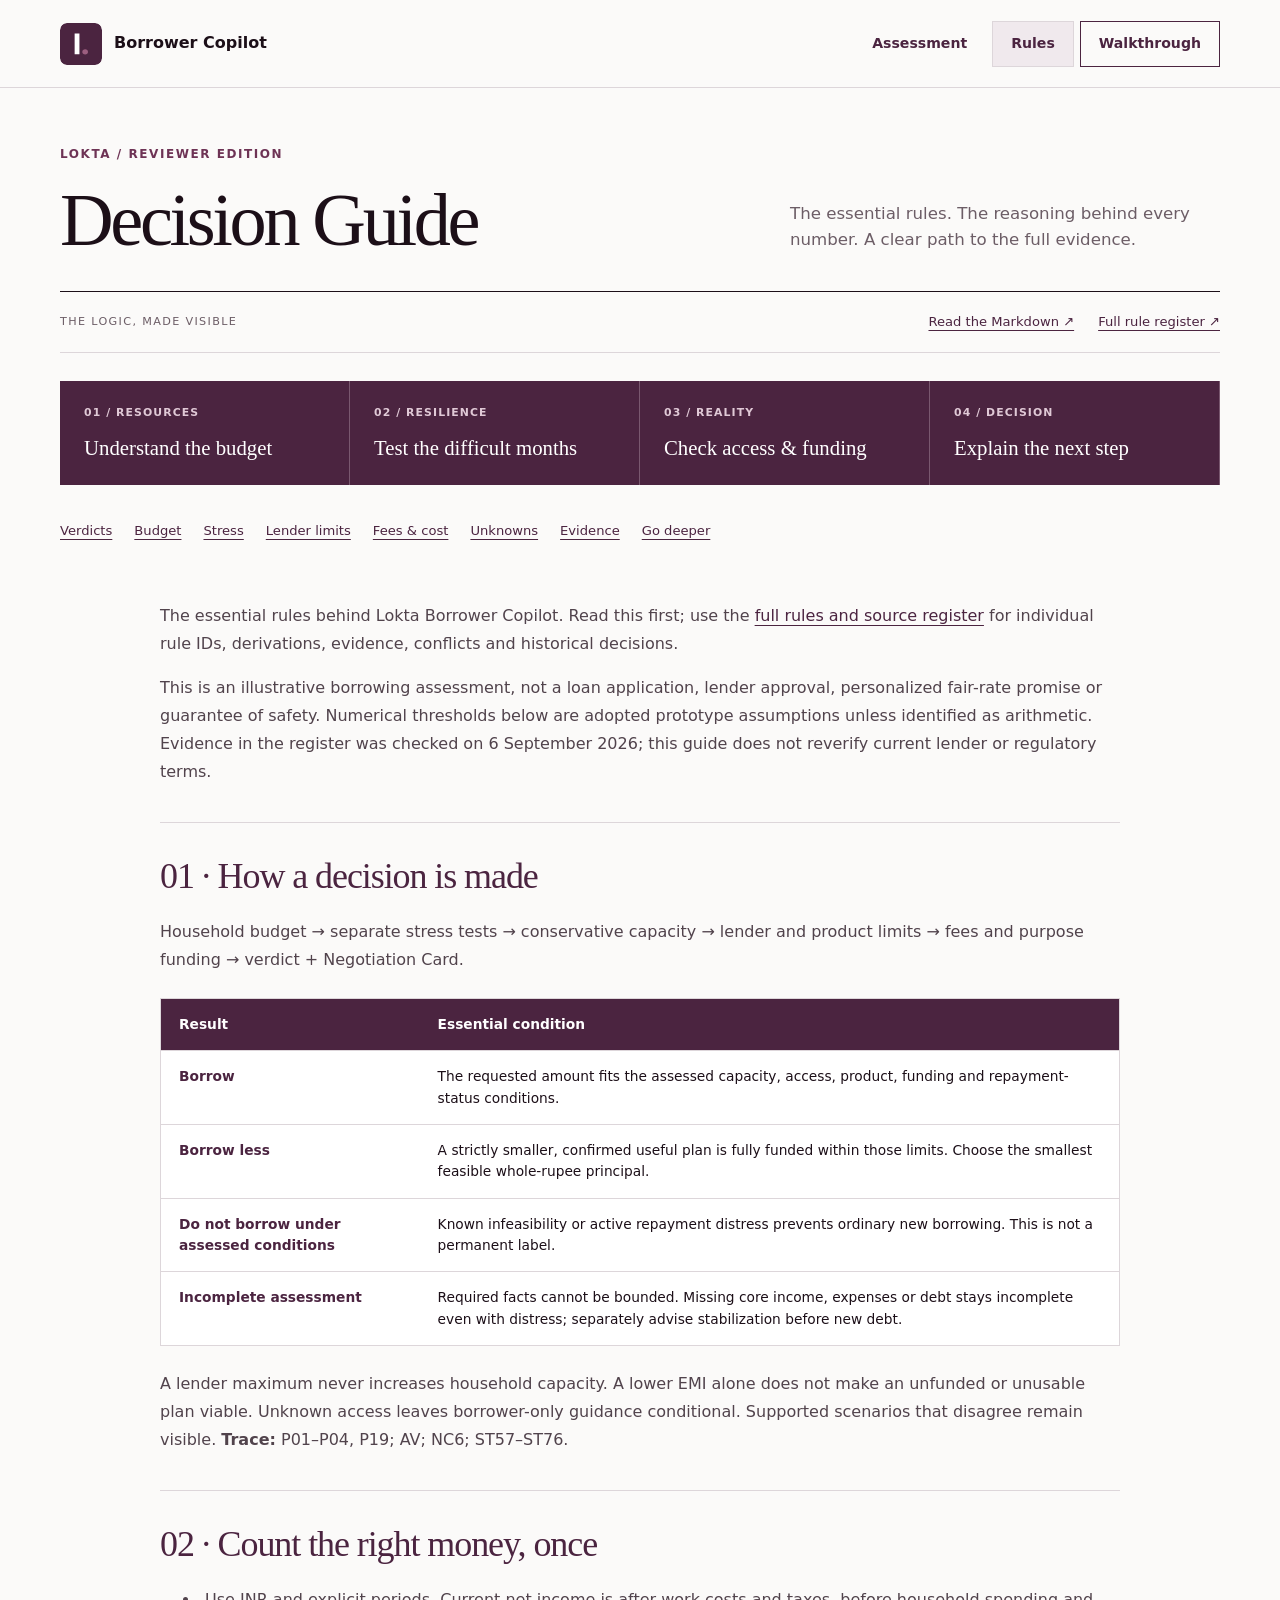
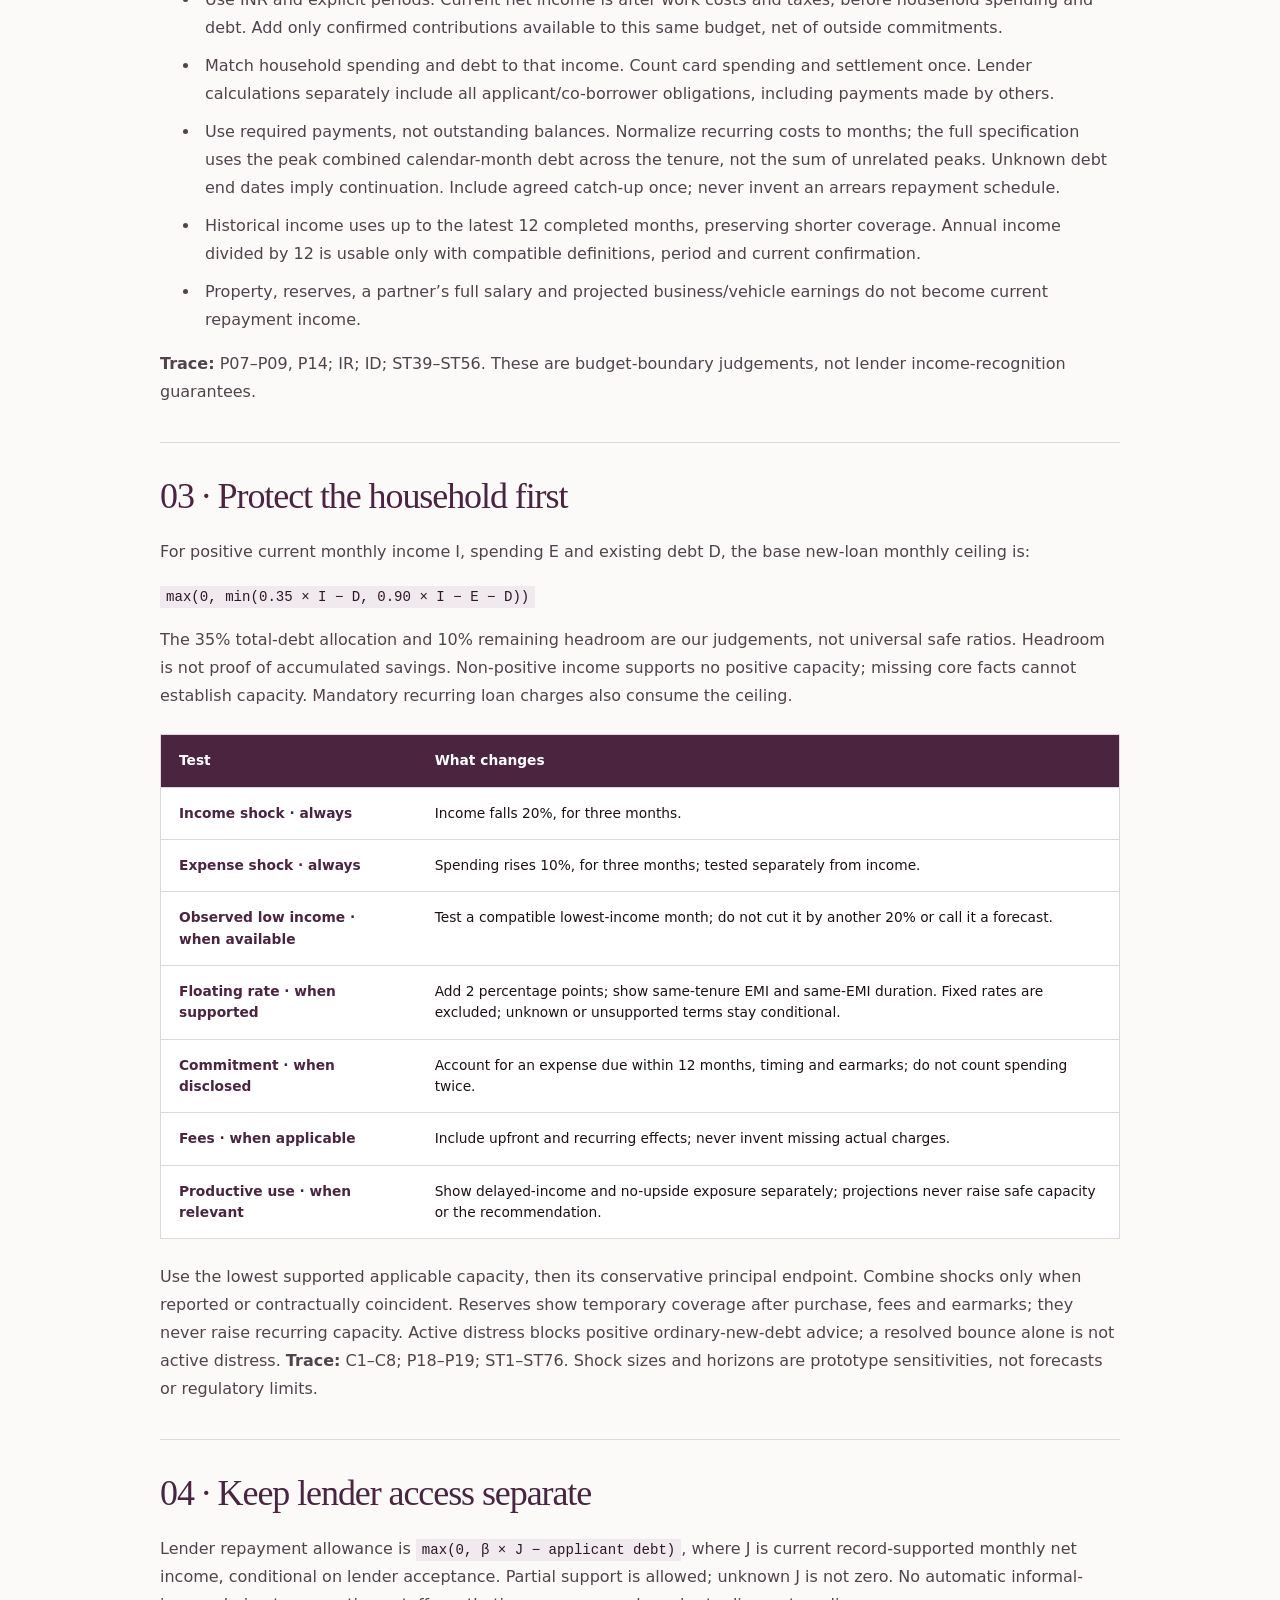
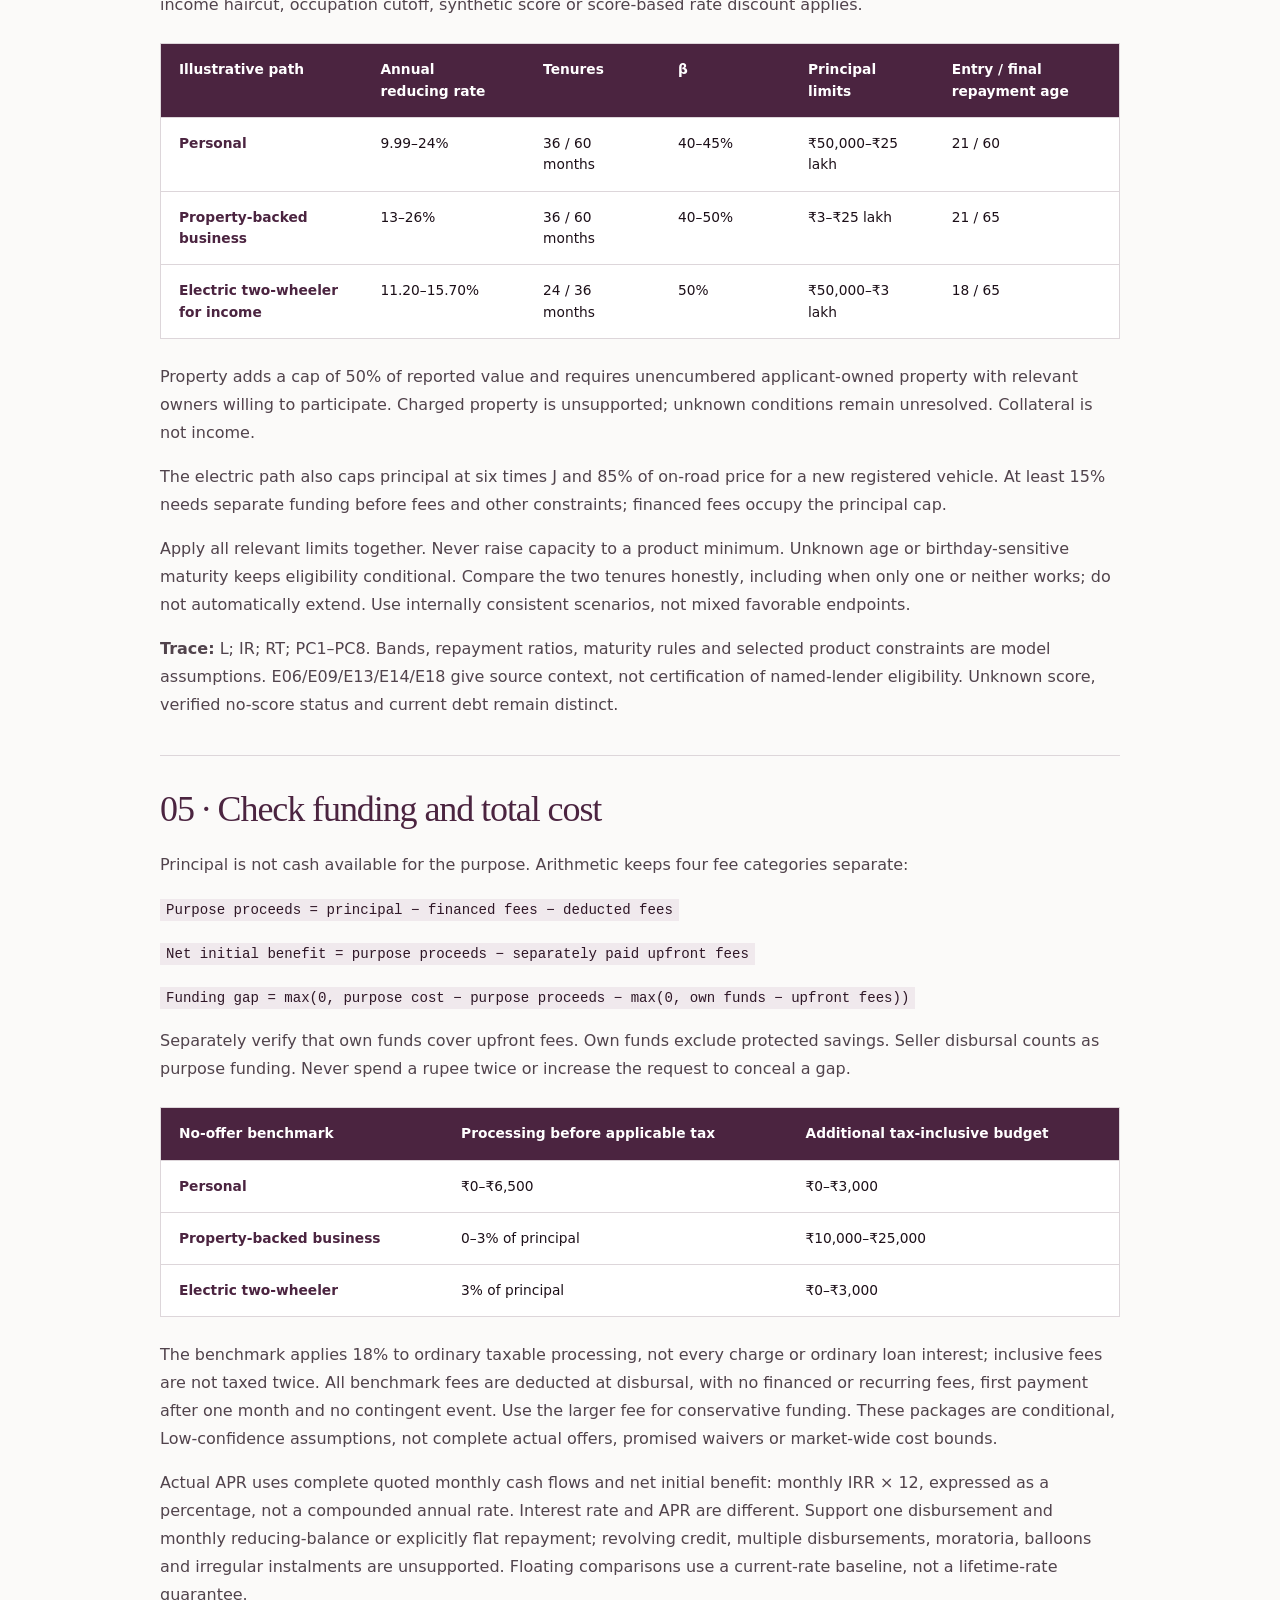
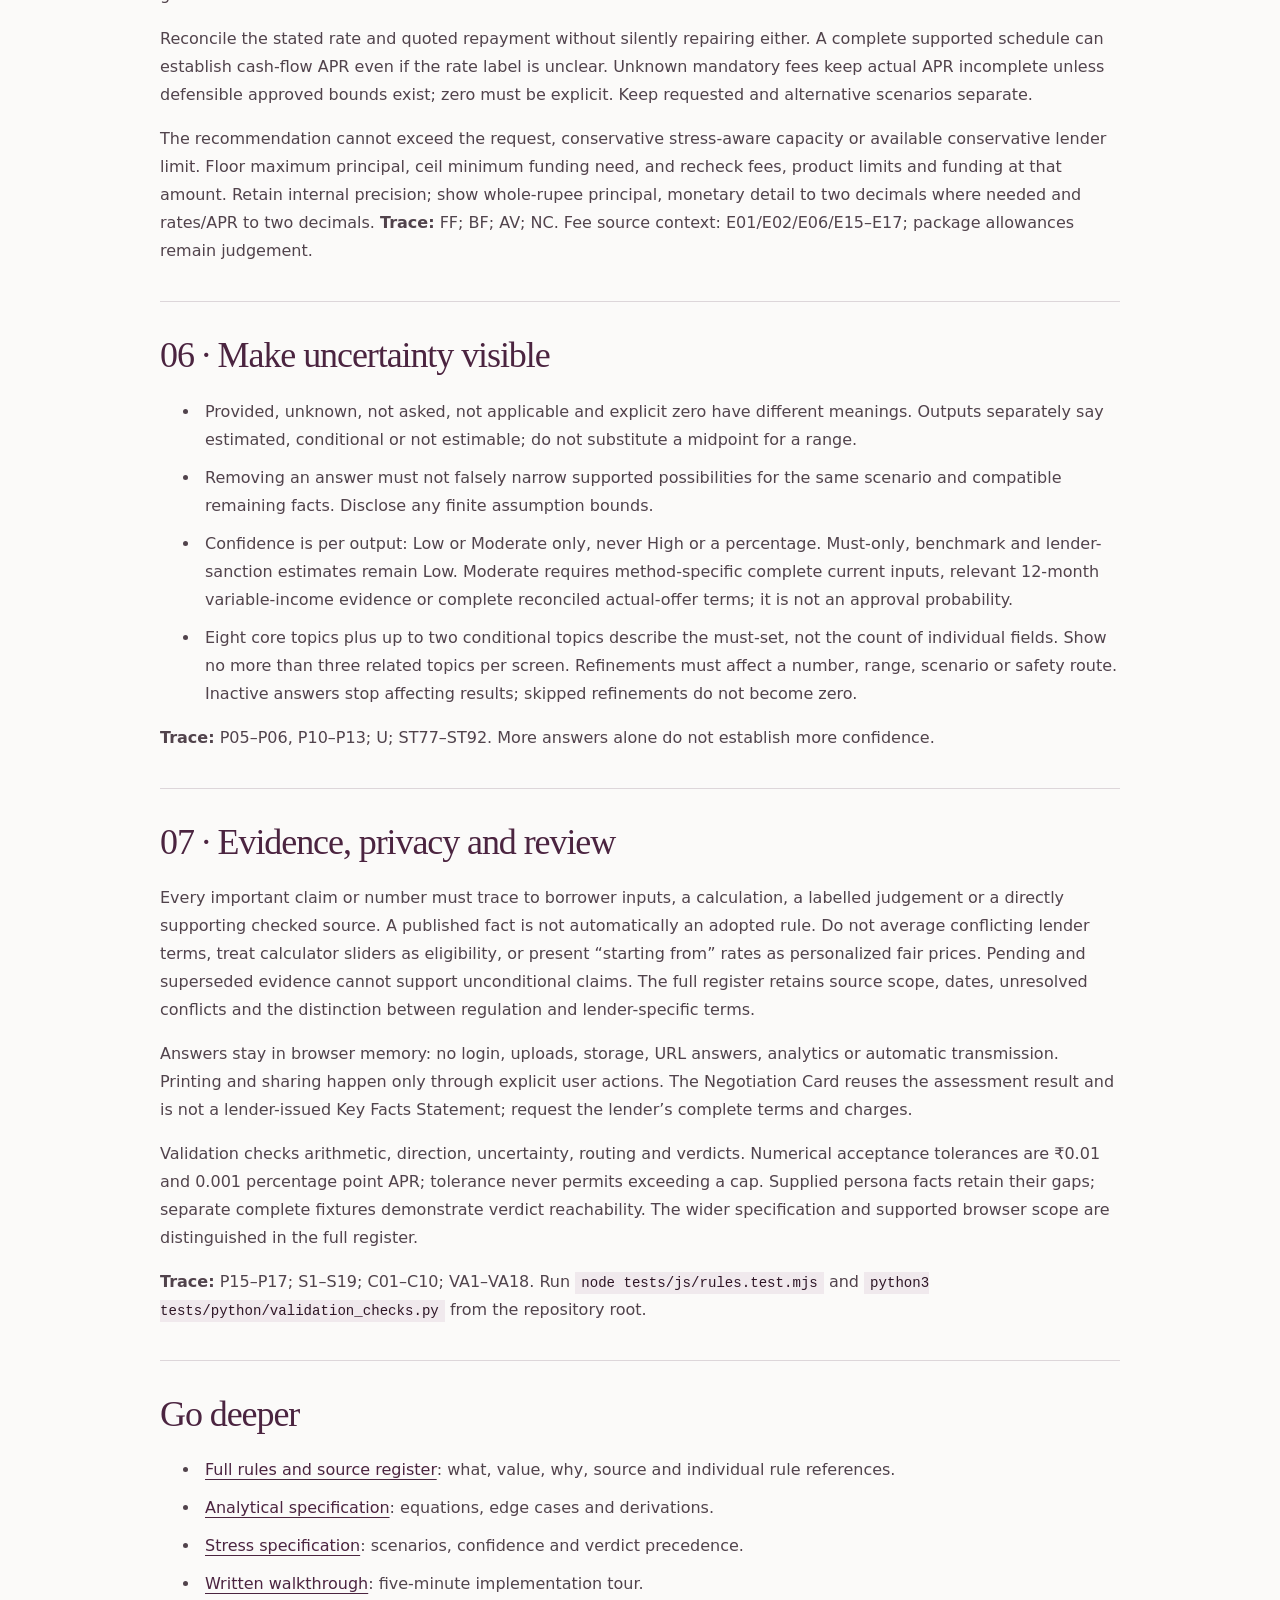
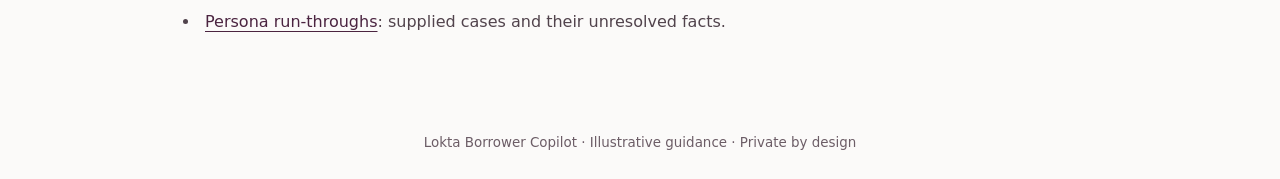
==== review/rules.html @ eaef1bc1 "Add reviewer decision guide and walkthrough navigation" ====
<!doctype html>
<html lang="en"><head><meta charset="UTF-8"><meta name="viewport" content="width=device-width, initial-scale=1"><title>Decision Guide · Lokta Borrower Copilot</title><link rel="stylesheet" href="../src/styles.css"></head>
<body class="review-page"><a class="skip-link" href="#guide">Skip to content</a>
<header class="site-header"><a class="brand" href="../index.html"><img class="brand-mark" src="../assets/lokta-monogram.svg" alt="Lokta"><span>Borrower Copilot</span></a><nav class="header-nav" aria-label="Reviewer resources"><a href="../index.html">Assessment</a><a href="rules.html" aria-current="page">Rules</a><a href="walkthrough.html">Walkthrough</a></nav></header>
<main id="guide"><section class="hero"><p class="eyebrow">Lokta / Reviewer edition</p><h1>Decision Guide</h1><p class="lede">The essential rules. The reasoning behind every number. A clear path to the full evidence.</p></section>
<div class="guide-toolbar"><span>THE LOGIC, MADE VISIBLE</span><a href="../docs/product/DECISION_GUIDE.md">Read the Markdown ↗</a><a href="../docs/product/RULES.md">Full rule register ↗</a></div>
<ol class="decision-flow" aria-label="Decision sequence"><li><span>01 / RESOURCES</span>Understand the budget</li><li><span>02 / RESILIENCE</span>Test the difficult months</li><li><span>03 / REALITY</span>Check access &amp; funding</li><li><span>04 / DECISION</span>Explain the next step</li></ol><nav class="guide-jumps" aria-label="Guide sections"><a href="#section-1">Verdicts</a><a href="#section-2">Budget</a><a href="#section-3">Stress</a><a href="#section-4">Lender limits</a><a href="#section-5">Fees & cost</a><a href="#section-6">Unknowns</a><a href="#section-7">Evidence</a><a href="#section-8">Go deeper</a></nav><article class="guide-content"><p>The essential rules behind Lokta Borrower Copilot. Read this first; use the <a href="../docs/product/RULES.md">full rules and source register</a> for individual rule IDs, derivations, evidence, conflicts and historical decisions.</p>
<p>This is an illustrative borrowing assessment, not a loan application, lender approval, personalized fair-rate promise or guarantee of safety. Numerical thresholds below are adopted prototype assumptions unless identified as arithmetic. Evidence in the register was checked on 6 September 2026; this guide does not reverify current lender or regulatory terms.</p>
<h2 id="section-1">01 · How a decision is made</h2>
<p>Household budget → separate stress tests → conservative capacity → lender and product limits → fees and purpose funding → verdict + Negotiation Card.</p>
<div class="guide-table" tabindex="0" role="region" aria-label="Rule comparison"><table><thead><tr><th scope="col">Result</th><th scope="col">Essential condition</th></tr></thead><tbody><tr><td>Borrow</td><td>The requested amount fits the assessed capacity, access, product, funding and repayment-status conditions.</td></tr><tr><td>Borrow less</td><td>A strictly smaller, confirmed useful plan is fully funded within those limits. Choose the smallest feasible whole-rupee principal.</td></tr><tr><td>Do not borrow under assessed conditions</td><td>Known infeasibility or active repayment distress prevents ordinary new borrowing. This is not a permanent label.</td></tr><tr><td>Incomplete assessment</td><td>Required facts cannot be bounded. Missing core income, expenses or debt stays incomplete even with distress; separately advise stabilization before new debt.</td></tr></tbody></table></div>
<p>A lender maximum never increases household capacity. A lower EMI alone does not make an unfunded or unusable plan viable. Unknown access leaves borrower-only guidance conditional. Supported scenarios that disagree remain visible. <strong>Trace:</strong> P01–P04, P19; AV; NC6; ST57–ST76.</p>
<h2 id="section-2">02 · Count the right money, once</h2>
<ul><li>Use INR and explicit periods. Current net income is after work costs and taxes, before household spending and debt. Add only confirmed contributions available to this same budget, net of outside commitments.</li><li>Match household spending and debt to that income. Count card spending and settlement once. Lender calculations separately include all applicant/co-borrower obligations, including payments made by others.</li><li>Use required payments, not outstanding balances. Normalize recurring costs to months; the full specification uses the peak combined calendar-month debt across the tenure, not the sum of unrelated peaks. Unknown debt end dates imply continuation. Include agreed catch-up once; never invent an arrears repayment schedule.</li><li>Historical income uses up to the latest 12 completed months, preserving shorter coverage. Annual income divided by 12 is usable only with compatible definitions, period and current confirmation.</li><li>Property, reserves, a partner’s full salary and projected business/vehicle earnings do not become current repayment income.</li></ul>
<p><strong>Trace:</strong> P07–P09, P14; IR; ID; ST39–ST56. These are budget-boundary judgements, not lender income-recognition guarantees.</p>
<h2 id="section-3">03 · Protect the household first</h2>
<p>For positive current monthly income I, spending E and existing debt D, the base new-loan monthly ceiling is:</p>
<p><code>max(0, min(0.35 × I − D, 0.90 × I − E − D))</code></p>
<p>The 35% total-debt allocation and 10% remaining headroom are our judgements, not universal safe ratios. Headroom is not proof of accumulated savings. Non-positive income supports no positive capacity; missing core facts cannot establish capacity. Mandatory recurring loan charges also consume the ceiling.</p>
<div class="guide-table" tabindex="0" role="region" aria-label="Rule comparison"><table><thead><tr><th scope="col">Test</th><th scope="col">What changes</th></tr></thead><tbody><tr><td>Income shock · always</td><td>Income falls 20%, for three months.</td></tr><tr><td>Expense shock · always</td><td>Spending rises 10%, for three months; tested separately from income.</td></tr><tr><td>Observed low income · when available</td><td>Test a compatible lowest-income month; do not cut it by another 20% or call it a forecast.</td></tr><tr><td>Floating rate · when supported</td><td>Add 2 percentage points; show same-tenure EMI and same-EMI duration. Fixed rates are excluded; unknown or unsupported terms stay conditional.</td></tr><tr><td>Commitment · when disclosed</td><td>Account for an expense due within 12 months, timing and earmarks; do not count spending twice.</td></tr><tr><td>Fees · when applicable</td><td>Include upfront and recurring effects; never invent missing actual charges.</td></tr><tr><td>Productive use · when relevant</td><td>Show delayed-income and no-upside exposure separately; projections never raise safe capacity or the recommendation.</td></tr></tbody></table></div>
<p>Use the lowest supported applicable capacity, then its conservative principal endpoint. Combine shocks only when reported or contractually coincident. Reserves show temporary coverage after purchase, fees and earmarks; they never raise recurring capacity. Active distress blocks positive ordinary-new-debt advice; a resolved bounce alone is not active distress. <strong>Trace:</strong> C1–C8; P18–P19; ST1–ST76. Shock sizes and horizons are prototype sensitivities, not forecasts or regulatory limits.</p>
<h2 id="section-4">04 · Keep lender access separate</h2>
<p>Lender repayment allowance is <code>max(0, β × J − applicant debt)</code>, where J is current record-supported monthly net income, conditional on lender acceptance. Partial support is allowed; unknown J is not zero. No automatic informal-income haircut, occupation cutoff, synthetic score or score-based rate discount applies.</p>
<div class="guide-table" tabindex="0" role="region" aria-label="Rule comparison"><table><thead><tr><th scope="col">Illustrative path</th><th scope="col">Annual reducing rate</th><th scope="col">Tenures</th><th scope="col">β</th><th scope="col">Principal limits</th><th scope="col">Entry / final repayment age</th></tr></thead><tbody><tr><td>Personal</td><td>9.99–24%</td><td>36 / 60 months</td><td>40–45%</td><td>₹50,000–₹25 lakh</td><td>21 / 60</td></tr><tr><td>Property-backed business</td><td>13–26%</td><td>36 / 60 months</td><td>40–50%</td><td>₹3–₹25 lakh</td><td>21 / 65</td></tr><tr><td>Electric two-wheeler for income</td><td>11.20–15.70%</td><td>24 / 36 months</td><td>50%</td><td>₹50,000–₹3 lakh</td><td>18 / 65</td></tr></tbody></table></div>
<p>Property adds a cap of 50% of reported value and requires unencumbered applicant-owned property with relevant owners willing to participate. Charged property is unsupported; unknown conditions remain unresolved. Collateral is not income.</p>
<p>The electric path also caps principal at six times J and 85% of on-road price for a new registered vehicle. At least 15% needs separate funding before fees and other constraints; financed fees occupy the principal cap.</p>
<p>Apply all relevant limits together. Never raise capacity to a product minimum. Unknown age or birthday-sensitive maturity keeps eligibility conditional. Compare the two tenures honestly, including when only one or neither works; do not automatically extend. Use internally consistent scenarios, not mixed favorable endpoints.</p>
<p><strong>Trace:</strong> L; IR; RT; PC1–PC8. Bands, repayment ratios, maturity rules and selected product constraints are model assumptions. E06/E09/E13/E14/E18 give source context, not certification of named-lender eligibility. Unknown score, verified no-score status and current debt remain distinct.</p>
<h2 id="section-5">05 · Check funding and total cost</h2>
<p>Principal is not cash available for the purpose. Arithmetic keeps four fee categories separate:</p>
<p><code>Purpose proceeds = principal − financed fees − deducted fees</code></p>
<p><code>Net initial benefit = purpose proceeds − separately paid upfront fees</code></p>
<p><code>Funding gap = max(0, purpose cost − purpose proceeds − max(0, own funds − upfront fees))</code></p>
<p>Separately verify that own funds cover upfront fees. Own funds exclude protected savings. Seller disbursal counts as purpose funding. Never spend a rupee twice or increase the request to conceal a gap.</p>
<div class="guide-table" tabindex="0" role="region" aria-label="Rule comparison"><table><thead><tr><th scope="col">No-offer benchmark</th><th scope="col">Processing before applicable tax</th><th scope="col">Additional tax-inclusive budget</th></tr></thead><tbody><tr><td>Personal</td><td>₹0–₹6,500</td><td>₹0–₹3,000</td></tr><tr><td>Property-backed business</td><td>0–3% of principal</td><td>₹10,000–₹25,000</td></tr><tr><td>Electric two-wheeler</td><td>3% of principal</td><td>₹0–₹3,000</td></tr></tbody></table></div>
<p>The benchmark applies 18% to ordinary taxable processing, not every charge or ordinary loan interest; inclusive fees are not taxed twice. All benchmark fees are deducted at disbursal, with no financed or recurring fees, first payment after one month and no contingent event. Use the larger fee for conservative funding. These packages are conditional, Low-confidence assumptions, not complete actual offers, promised waivers or market-wide cost bounds.</p>
<p>Actual APR uses complete quoted monthly cash flows and net initial benefit: monthly IRR × 12, expressed as a percentage, not a compounded annual rate. Interest rate and APR are different. Support one disbursement and monthly reducing-balance or explicitly flat repayment; revolving credit, multiple disbursements, moratoria, balloons and irregular instalments are unsupported. Floating comparisons use a current-rate baseline, not a lifetime-rate guarantee.</p>
<p>Reconcile the stated rate and quoted repayment without silently repairing either. A complete supported schedule can establish cash-flow APR even if the rate label is unclear. Unknown mandatory fees keep actual APR incomplete unless defensible approved bounds exist; zero must be explicit. Keep requested and alternative scenarios separate.</p>
<p>The recommendation cannot exceed the request, conservative stress-aware capacity or available conservative lender limit. Floor maximum principal, ceil minimum funding need, and recheck fees, product limits and funding at that amount. Retain internal precision; show whole-rupee principal, monetary detail to two decimals where needed and rates/APR to two decimals. <strong>Trace:</strong> FF; BF; AV; NC. Fee source context: E01/E02/E06/E15–E17; package allowances remain judgement.</p>
<h2 id="section-6">06 · Make uncertainty visible</h2>
<ul><li>Provided, unknown, not asked, not applicable and explicit zero have different meanings. Outputs separately say estimated, conditional or not estimable; do not substitute a midpoint for a range.</li><li>Removing an answer must not falsely narrow supported possibilities for the same scenario and compatible remaining facts. Disclose any finite assumption bounds.</li><li>Confidence is per output: Low or Moderate only, never High or a percentage. Must-only, benchmark and lender-sanction estimates remain Low. Moderate requires method-specific complete current inputs, relevant 12-month variable-income evidence or complete reconciled actual-offer terms; it is not an approval probability.</li><li>Eight core topics plus up to two conditional topics describe the must-set, not the count of individual fields. Show no more than three related topics per screen. Refinements must affect a number, range, scenario or safety route. Inactive answers stop affecting results; skipped refinements do not become zero.</li></ul>
<p><strong>Trace:</strong> P05–P06, P10–P13; U; ST77–ST92. More answers alone do not establish more confidence.</p>
<h2 id="section-7">07 · Evidence, privacy and review</h2>
<p>Every important claim or number must trace to borrower inputs, a calculation, a labelled judgement or a directly supporting checked source. A published fact is not automatically an adopted rule. Do not average conflicting lender terms, treat calculator sliders as eligibility, or present “starting from” rates as personalized fair prices. Pending and superseded evidence cannot support unconditional claims. The full register retains source scope, dates, unresolved conflicts and the distinction between regulation and lender-specific terms.</p>
<p>Answers stay in browser memory: no login, uploads, storage, URL answers, analytics or automatic transmission. Printing and sharing happen only through explicit user actions. The Negotiation Card reuses the assessment result and is not a lender-issued Key Facts Statement; request the lender’s complete terms and charges.</p>
<p>Validation checks arithmetic, direction, uncertainty, routing and verdicts. Numerical acceptance tolerances are ₹0.01 and 0.001 percentage point APR; tolerance never permits exceeding a cap. Supplied persona facts retain their gaps; separate complete fixtures demonstrate verdict reachability. The wider specification and supported browser scope are distinguished in the full register.</p>
<p><strong>Trace:</strong> P15–P17; S1–S19; C01–C10; VA1–VA18. Run <code>node tests/js/rules.test.mjs</code> and <code>python3 tests/python/validation_checks.py</code> from the repository root.</p>
<h2 id="section-8">Go deeper</h2>
<ul><li><a href="../docs/product/RULES.md">Full rules and source register</a>: what, value, why, source and individual rule references.</li><li><a href="../docs/product/ANALYTICAL_RULES.md">Analytical specification</a>: equations, edge cases and derivations.</li><li><a href="../docs/product/STRESS_TESTING.md">Stress specification</a>: scenarios, confidence and verdict precedence.</li><li><a href="../docs/handoff/WALKTHROUGH.md">Written walkthrough</a>: five-minute implementation tour.</li><li><a href="../docs/validation/PERSONA_RUNTHROUGHS.md">Persona run-throughs</a>: supplied cases and their unresolved facts.</li></ul></article></main><footer>Lokta Borrower Copilot · Illustrative guidance · Private by design</footer></body></html>
---- src/styles.css ----
:root {
  --ink:#1c0f18;
  --muted:#6c5d66;
  --surface:#ffffff;
  --canvas:#fbfaf9;
  --line:#ddd6da;
  --brand:#4b2440;
  --brand-deep:#2e1626;
  --brand-mid:#6e3355;
  --brand-soft:#9c5e7f;
  --good:#176b58;
  --amber:#8a5700;
  --red:#a32d3b;
  --focus:#d49722;
}

* { box-sizing:border-box; }
[hidden] { display:none !important; }
html { scroll-behavior:smooth; }
body { margin:0; color:var(--ink); background:var(--canvas); font:16px/1.55 ui-sans-serif, system-ui, -apple-system, BlinkMacSystemFont, "Segoe UI", sans-serif; }
main, .hero > *, .layout > *, .form-intro > *, fieldset, label, input, select { min-width:0; }
h1, h2, h3, p, dd { overflow-wrap:anywhere; }
button, input, select { font:inherit; }
button, select, input { min-height:46px; }
button { cursor:pointer; }
:focus-visible { outline:3px solid var(--focus); outline-offset:3px; }

.site-header {
  min-height:64px;
  padding:14px max(24px, calc((100% - 1160px)/2));
  display:flex;
  align-items:center;
  justify-content:space-between;
  gap:18px;
  background:var(--brand);
  color:#fff;
  border-bottom:1px solid rgba(255,255,255,.22);
}
.site-header p { margin:0; color:#efe7ec; font-size:.88rem; }
.header-meta { display:grid; gap:2px; justify-items:end; text-align:right; }
.submission-details { position:relative; }
.submission-credit { padding:0; border:0; min-height:0; color:#fff; background:transparent; opacity:.94; font-size:.96rem !important; font-weight:700; letter-spacing:.015em; }
.submission-credit:hover, .submission-credit:focus-visible { opacity:1; color:#fff; }
.contact-popover { position:absolute; z-index:5; top:calc(100% + 9px); right:0; display:grid; gap:4px; min-width:220px; padding:10px 12px; border:1px solid rgba(255,255,255,.32); background:var(--brand-deep); box-shadow:0 8px 20px rgba(28,15,24,.22); opacity:0; pointer-events:none; transform:translateY(-4px); transition:opacity .16s ease, transform .16s ease; }
.contact-popover a { color:#fff; font-size:.78rem; text-decoration:none; }
.contact-popover a:hover, .contact-popover a:focus-visible { text-decoration:underline; }
.submission-details:hover .contact-popover, .submission-details:focus-within .contact-popover, .submission-details.is-open .contact-popover { opacity:1; pointer-events:auto; transform:translateY(0); }
.brand { display:inline-flex; align-items:center; gap:12px; color:#fff; text-decoration:none; font-weight:800; letter-spacing:-.025em; }
.brand-mark { width:42px; height:42px; display:block; border-radius:7px; }
.brand span { font-family:inherit; font-size:1rem; font-weight:500; letter-spacing:normal; opacity:.82; }

main { width:min(1160px, calc(100% - 36px)); margin:0 auto 72px; }
.hero { display:grid; grid-template-columns:minmax(0, 1fr) minmax(260px, 430px); gap:48px; align-items:end; padding:48px 0 34px; border-bottom:1px solid var(--ink); }
.hero .eyebrow { grid-column:1 / -1; margin-bottom:-28px; }
.hero h1, .form-intro h2, .review-note h2, .result-banner h2, .card-heading h2 {
  font-family:Georgia, "Times New Roman", serif;
  font-weight:500;
  letter-spacing:-.045em;
}
.hero h1 { margin:0; max-width:720px; font-size:clamp(2.45rem,5.8vw,5rem); line-height:.98; }
.lede { margin:0 0 4px; color:var(--muted); font-size:1.04rem; }
.eyebrow { margin:0 0 9px; color:var(--brand-mid); text-transform:uppercase; letter-spacing:.13em; font-size:.75rem; font-weight:800; }

.layout { display:grid; grid-template-columns:minmax(0, 1fr) 300px; gap:48px; align-items:start; padding-top:34px; }
form { overflow:hidden; background:var(--surface); border:1px solid var(--line); border-top:3px solid var(--brand); }
.form-intro { display:grid; grid-template-columns:minmax(0,1fr) auto; gap:16px 24px; padding:28px 32px 23px; border-bottom:1px solid var(--line); }
.form-intro h2 { margin:0; font-size:clamp(1.65rem,3vw,2.3rem); line-height:1.08; }
.form-intro .eyebrow { margin-bottom:6px; }
.progress-copy { display:grid; align-content:start; justify-items:end; color:var(--muted); font-size:.82rem; text-transform:uppercase; letter-spacing:.08em; font-weight:750; }
.progress-copy span:first-child { color:var(--brand); }
progress { grid-column:1 / -1; width:100%; height:4px; border:0; border-radius:0; background:#eee9ec; accent-color:var(--brand); }
progress::-webkit-progress-bar { background:#eee9ec; }
progress::-webkit-progress-value { background:var(--brand); }
progress::-moz-progress-bar { background:var(--brand); }
.form-note { grid-column:1 / -1; margin:0; color:var(--muted); font-size:.9rem; }

.question-panel { animation:panel-in .22s ease-out; }
.question-panel > h3 { margin:0; padding:20px 32px 10px; color:var(--brand-mid); font-size:.78rem; text-transform:uppercase; letter-spacing:.12em; }
fieldset { margin:0; padding:22px 32px 24px; border:0; border-top:1px solid var(--line); }
legend { width:100%; padding:0 0 17px; font-family:Georgia, "Times New Roman", serif; font-size:1.28rem; line-height:1.25; }
legend span { display:inline-block; min-width:32px; color:var(--brand-soft); font:700 .72rem/1 ui-sans-serif, system-ui, sans-serif; letter-spacing:.08em; }
label { display:grid; gap:7px; margin:0 0 16px; color:#35272f; font-size:.94rem; font-weight:650; }
input, select { width:100%; padding:9px 12px; border:1px solid #bfb4ba; border-radius:2px; background:#fff; color:var(--ink); }
input:hover, select:hover { border-color:var(--brand-soft); }
input:disabled { background:#f1edef; color:#887b83; }
.two-col { display:grid; grid-template-columns:1fr 1fr; gap:0 18px; }
.check { display:flex; align-items:center; gap:10px; font-weight:600; }
.check input { width:20px; height:20px; min-height:0; accent-color:var(--brand); }
.help { margin:0; color:var(--muted); font-size:.88rem; }
.fee-help { margin-bottom:14px; }

.form-actions { display:flex; justify-content:flex-end; gap:12px; padding:20px 32px 28px; border-top:1px solid var(--line); }
.form-actions button, .actions button { min-width:120px; padding:0 18px; border-radius:2px; font-weight:750; }
.primary { border:1px solid var(--brand); background:var(--brand); color:#fff; }
.primary:hover { background:var(--brand-deep); border-color:var(--brand-deep); }
.secondary { margin-right:auto; border:1px solid var(--brand); background:#fff; color:var(--brand); }
.secondary:hover { background:#f6f0f4; }
.error { min-height:24px; margin:0; padding:0 32px; color:var(--red); font-weight:700; }

.review-note { position:sticky; top:18px; padding:3px 0 0; border-top:3px solid var(--brand); }
.review-note h2 { margin:20px 0 10px; font-size:2rem; line-height:1.05; }
.review-note > p:not(.eyebrow) { color:var(--muted); }
.review-note .eyebrow { margin-top:17px; }
.review-note dl { margin:24px 0 0; border-top:1px solid var(--line); }
.review-note dl div { padding:17px 0; border-bottom:1px solid var(--line); }
.review-note dt { margin-bottom:4px; color:var(--brand); font-size:.76rem; font-weight:800; text-transform:uppercase; letter-spacing:.09em; }
.review-note dd { margin:0; color:var(--muted); font-size:.9rem; }

#results { margin-top:46px; padding-top:1px; }
.result-banner { padding:31px 34px 32px; color:#fff; background:var(--brand); border-left:6px solid var(--brand-soft); }
.result-banner[data-tone="good"] { border-left-color:#79c8ae; }
.result-banner[data-tone="bad"] { border-left-color:#f08a91; }
.result-banner h2 { margin:0; font-size:clamp(2rem,5vw,3.5rem); line-height:1; }
.result-banner .eyebrow { color:#dbc9d4; }
.result-banner p:last-child { max-width:800px; margin-bottom:0; color:#f1e8ed; }
.result-grid { display:grid; grid-template-columns:repeat(2, 1fr); margin:20px 0; border-top:1px solid var(--line); border-left:1px solid var(--line); }
.result { min-height:230px; padding:26px 28px; background:#fff; border-right:1px solid var(--line); border-bottom:1px solid var(--line); }
.result-label { margin:0 0 10px; color:var(--brand-mid); font-size:.76rem; font-weight:800; text-transform:uppercase; letter-spacing:.09em; }
.result .number { margin:0; font-family:Georgia, "Times New Roman", serif; font-size:clamp(1.55rem,3.4vw,2.25rem); line-height:1.08; letter-spacing:-.035em; }
.result .number + p { margin:14px 0 0; color:var(--muted); font-size:.92rem; }
.state { display:inline-block; margin-top:15px; padding:4px 8px; border:1px solid #d8cfd4; color:#594a52; font-size:.76rem; font-weight:750; }
.state.warning { border-color:#d4a352; color:var(--amber); background:#fffaf0; }
.state.bad { border-color:#d98791; color:var(--red); background:#fff7f8; }
.state.good { border-color:#79ae9e; color:var(--good); background:#f4fbf8; }

.negotiation-card { padding:32px 34px; color:#fff; background:var(--ink); border-top:5px solid var(--brand-soft); }
.card-heading { display:flex; justify-content:space-between; gap:20px; align-items:start; padding-bottom:20px; border-bottom:1px solid #5c4a55; }
.card-heading .eyebrow { color:#c58fac; }
.card-heading h2 { margin:0; font-size:2.35rem; line-height:1; }
.card-heading > span { padding:4px 8px; border:1px solid #75636e; font-size:.74rem; color:#e4dbe0; text-transform:uppercase; letter-spacing:.06em; }
.card-grid { display:grid; grid-template-columns:repeat(3, 1fr); border-left:1px solid #493942; margin-top:23px; }
.card-item { padding:4px 18px 20px; border-right:1px solid #493942; }
.card-item span, .card-conditions span { display:block; color:#c49ab1; font-size:.73rem; text-transform:uppercase; letter-spacing:.08em; }
.card-item strong { display:block; margin-top:6px; font-family:Georgia, "Times New Roman", serif; font-size:1.1rem; font-weight:500; }
.card-item p { margin:5px 0 0; color:#d9ced4; font-size:.85rem; }
.card-conditions { margin-top:4px; padding:18px 0; border-top:1px solid #5c4a55; border-bottom:1px solid #5c4a55; }
.card-conditions p, .card-foot { margin:6px 0 0; color:#d9ced4; font-size:.88rem; }
.card-foot { margin-top:18px; }
.actions { display:flex; flex-wrap:wrap; gap:10px; margin-top:22px; }
.actions button { border:1px solid #8d7783; color:#fff; background:transparent; }
.actions button:first-child { border-color:var(--brand-soft); background:var(--brand-mid); }
.actions button:hover { border-color:#fff; }
footer { padding:25px; text-align:center; color:var(--muted); font-size:.84rem; }

@keyframes panel-in { from { opacity:0; transform:translateY(6px); } to { opacity:1; transform:none; } }

@media (max-width:840px) {
  .hero { grid-template-columns:1fr; gap:18px; }
  .hero .eyebrow { margin-bottom:-4px; }
  .layout { grid-template-columns:1fr; gap:28px; }
  .review-note { position:static; }
  .result-grid, .card-grid { grid-template-columns:1fr; }
  .card-grid { border-bottom:1px solid #493942; }
  .card-item { border-bottom:1px solid #493942; }
}

@media (max-width:560px) {
  main { width:calc(100% - 20px); max-width:1160px; }
  .site-header { align-items:flex-start; flex-direction:column; padding:14px 15px; }
  .brand-mark { width:40px; height:40px; }
  .header-meta { justify-items:start; text-align:left; }
  .contact-popover { right:auto; left:0; }
  .hero { padding:34px 2px 25px; }
  .hero h1 { font-size:clamp(2.3rem,13vw,3.6rem); }
  .form-intro { grid-template-columns:1fr; padding:23px 20px 19px; }
  .progress-copy { grid-row:2; grid-template-columns:1fr auto; justify-items:start; }
  .progress-copy span:last-child { justify-self:end; }
  .question-panel > h3, fieldset { padding-left:20px; padding-right:20px; }
  .two-col { grid-template-columns:1fr; gap:0; }
  .form-actions { padding:18px 20px 22px; }
  .form-actions button { min-width:0; flex:1; }
  .error { padding:0 20px; }
  .result-banner, .negotiation-card, .result { padding:23px 21px; }
  .card-heading { flex-direction:column; }
}

@media (prefers-reduced-motion:reduce) {
  html { scroll-behavior:auto; }
  *, *::before, *::after { animation-duration:.01ms !important; animation-iteration-count:1 !important; transition-duration:.01ms !important; }
}

@media print {
  body { background:#fff; }
  .site-header, .hero, .layout, #results > :not(.negotiation-card), footer, .actions { display:none !important; }
  #results { display:block !important; margin:0; }
  .negotiation-card { display:block !important; min-height:100vh; color:#000; background:#fff; border:1px solid #000; }
  .card-item p, .card-conditions p, .card-foot { color:#222; }
  .card-item span, .card-conditions span { color:#4b2440; }
}

/* Reviewer navigation shares the app's plum palette and editorial typography. */
.site-header { background:var(--canvas); color:var(--ink); border-bottom:1px solid var(--line); min-height:88px; }
.brand { color:var(--ink); }
.brand span { opacity:1; font-weight:650; }
.header-nav { display:flex; gap:6px; margin-left:auto; align-items:center; }
.header-nav a { display:inline-flex; align-items:center; justify-content:center; gap:14px; min-height:46px; padding:10px 18px; border:1px solid transparent; color:var(--brand); text-decoration:none; font-size:.88rem; font-weight:700; }
.header-nav a:hover, .header-nav a[aria-current="page"] { background:#f0e9ed; border-color:var(--line); }
.header-nav a:last-child { border-color:var(--brand); }
.submission-credit { color:var(--muted); font-size:.78rem !important; font-weight:500; min-height:46px; padding-left:18px; border-left:1px solid var(--line); }
.submission-credit:hover, .submission-credit:focus-visible { color:var(--brand); }
.guide-toolbar { display:flex; flex-wrap:wrap; align-items:center; gap:14px 24px; padding:20px 0; border-bottom:1px solid var(--line); font-size:.82rem; }
.guide-toolbar > span { margin-right:auto; color:var(--muted); font-size:.7rem; letter-spacing:.12em; }
.review-page a { text-underline-offset:4px; }
.guide-toolbar a, .guide-content a, .guide-jumps a { color:var(--brand); }
.decision-flow { display:grid; grid-template-columns:repeat(4,1fr); list-style:none; padding:0; margin:28px 0 18px; background:var(--brand); color:#fff; }
.decision-flow li { padding:24px; border-right:1px solid #79586f; font:1.3rem/1.25 Georgia,serif; }
.decision-flow span { display:block; margin-bottom:14px; font:700 .68rem/1.5 system-ui,sans-serif; letter-spacing:.1em; color:#e0c9d6; }
.guide-jumps { display:flex; flex-wrap:wrap; gap:8px 22px; padding:10px 0 24px; font-size:.82rem; }
.guide-jumps a { padding:8px 0; }
.guide-content { max-width:960px; margin:28px auto; }
.guide-content h2 { padding-top:32px; margin:36px 0 20px; border-top:1px solid var(--line); color:var(--brand); font:500 clamp(1.6rem,3vw,2.25rem)/1.2 Georgia,serif; letter-spacing:-.03em; scroll-margin-top:24px; }
.guide-content p, .guide-content li { color:#51434c; line-height:1.75; }
.guide-content li { margin:10px 0; padding-left:5px; }
.guide-content code { white-space:normal; overflow-wrap:anywhere; font-size:.88em; background:#f0e9ed; color:var(--brand-deep); padding:3px 6px; }
.guide-table { overflow-x:auto; margin:24px 0; border:1px solid var(--line); background:#fff; }
.guide-table table { border-collapse:collapse; width:100%; font-size:.86rem; text-align:left; }
.guide-table th { background:var(--brand); color:#fff; font-weight:600; }
.guide-table th, .guide-table td { padding:15px 18px; vertical-align:top; min-width:130px; border-bottom:1px solid var(--line); }
.guide-table td:first-child { color:var(--brand); font-weight:650; }
.guide-table tbody tr:last-child td { border-bottom:0; }
.video-placeholder { display:flex; align-items:center; gap:28px; margin:32px 0; padding:36px; border:1px solid var(--line); border-top:3px solid var(--brand); background:#f2edf0; }
.video-placeholder h2 { margin:0; font:500 2rem/1.2 Georgia,serif; }
.video-placeholder p:last-child { max-width:590px; color:var(--muted); margin-bottom:0; }
.video-symbol { font-size:3rem; color:var(--brand); }
.video-placeholder .state { white-space:nowrap; margin:0 0 0 auto; }
.skip-link { position:absolute; left:12px; top:-100px; padding:12px; background:white; z-index:10; }
.skip-link:focus { top:12px; }
@media (max-width:960px) {
  .site-header { flex-wrap:wrap; gap:8px 14px; }
  .header-meta { width:100%; justify-items:end; }
  .submission-credit { border:0; padding:0; min-height:30px; }
  .decision-flow { grid-template-columns:repeat(2,1fr); }
  .decision-flow li { border-bottom:1px solid #79586f; }
}
@media (max-width:560px) {
  .site-header { flex-direction:row; align-items:center; }
  .brand { width:100%; }
  .header-nav { margin:0; flex-wrap:wrap; }
  .header-nav a { padding:8px 12px; }
  .header-meta { justify-items:start; }
  .guide-content { padding:0 8px; }
  .decision-flow li { padding:18px; font-size:1.1rem; }
  .video-placeholder { padding:24px; flex-wrap:wrap; gap:16px; }
  .video-placeholder .state { margin:0; }
}
@media print {
  .review-page .hero { display:grid !important; }
  .guide-toolbar, .guide-jumps, .skip-link { display:none; }
  .guide-table { overflow:visible; }
}
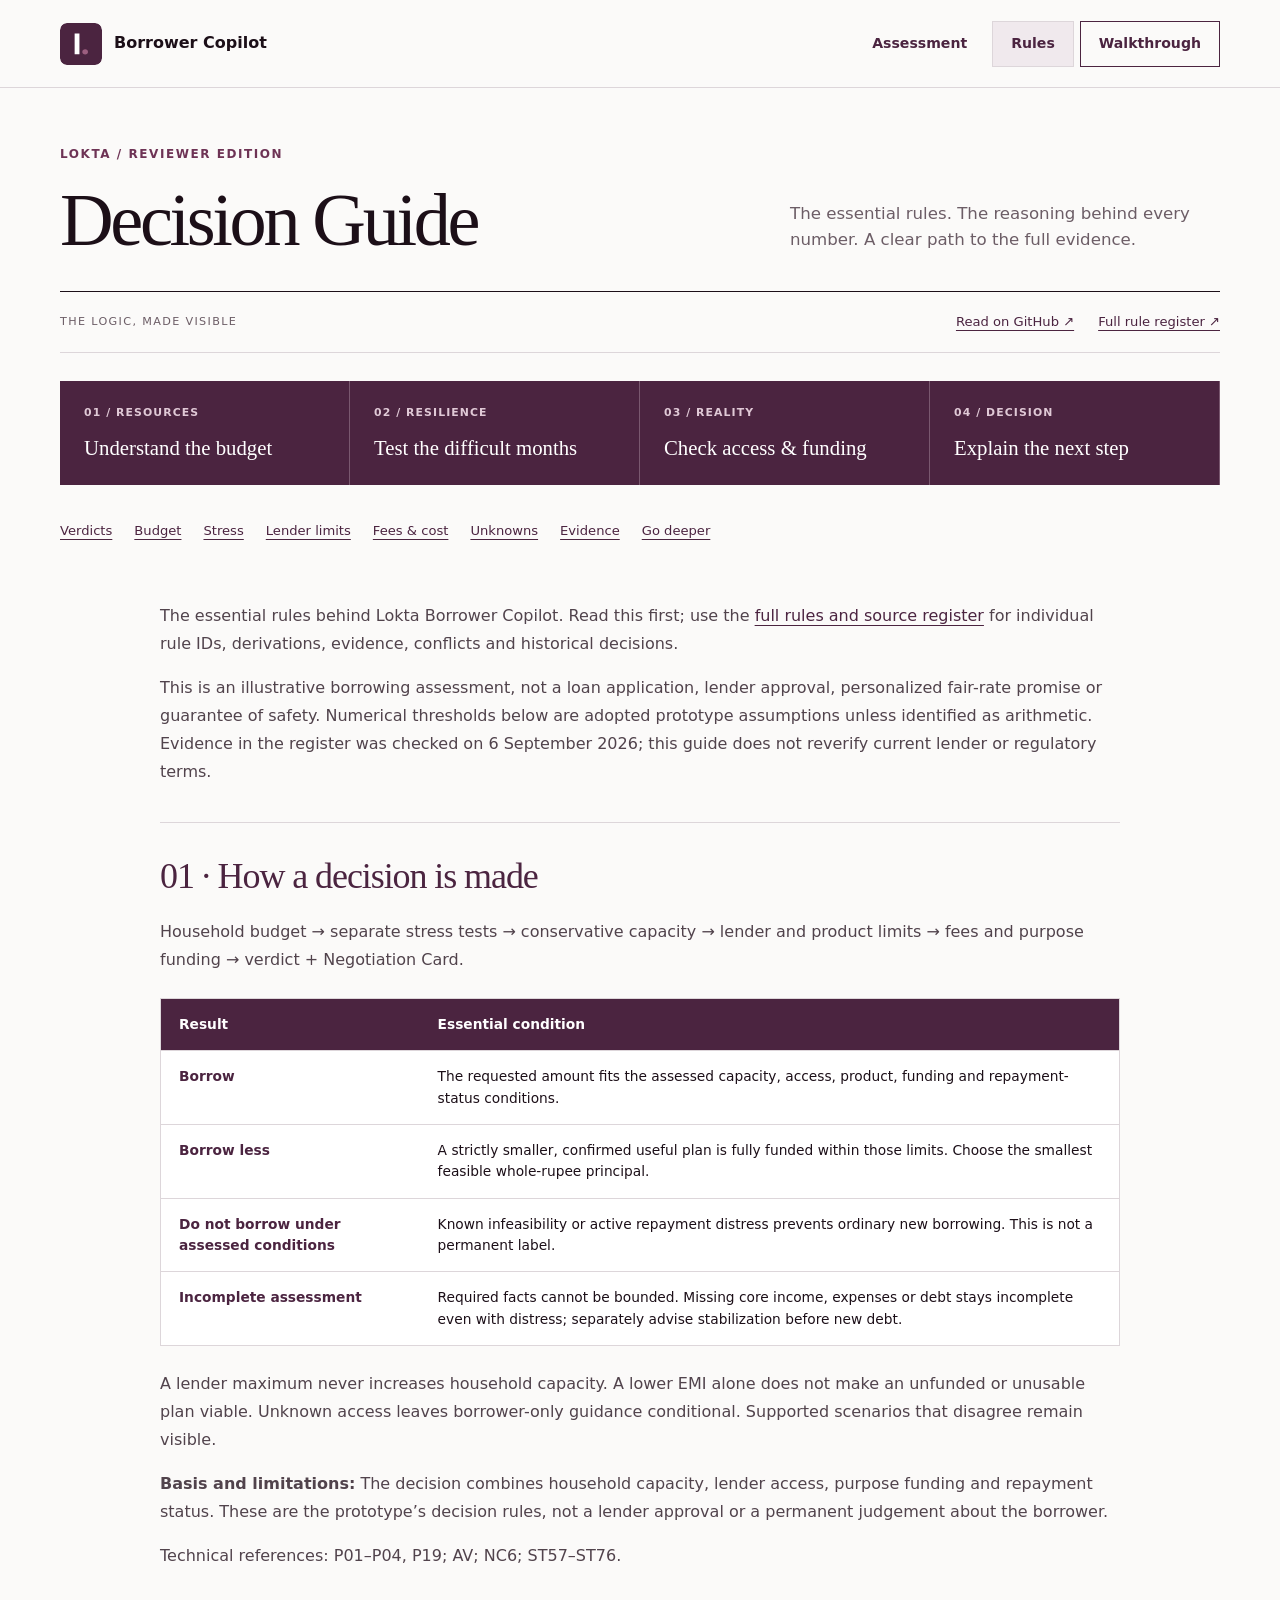
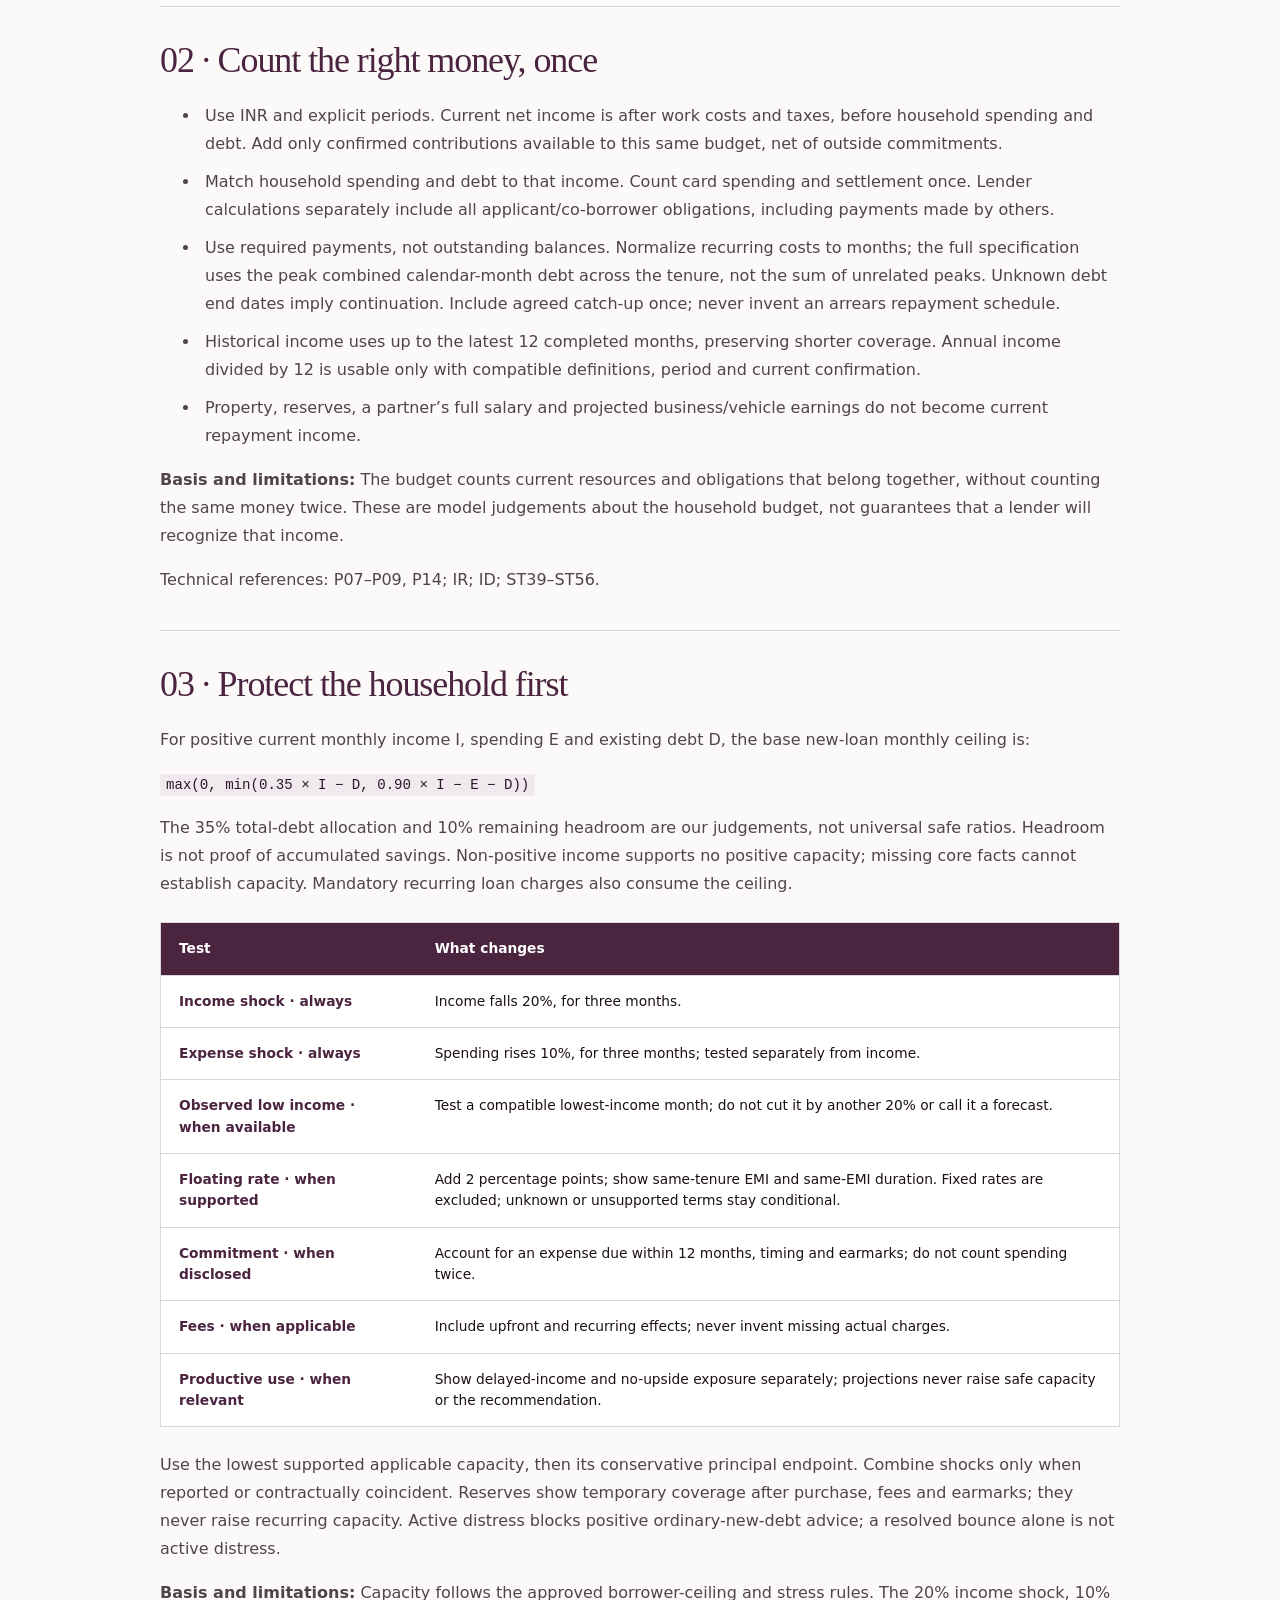
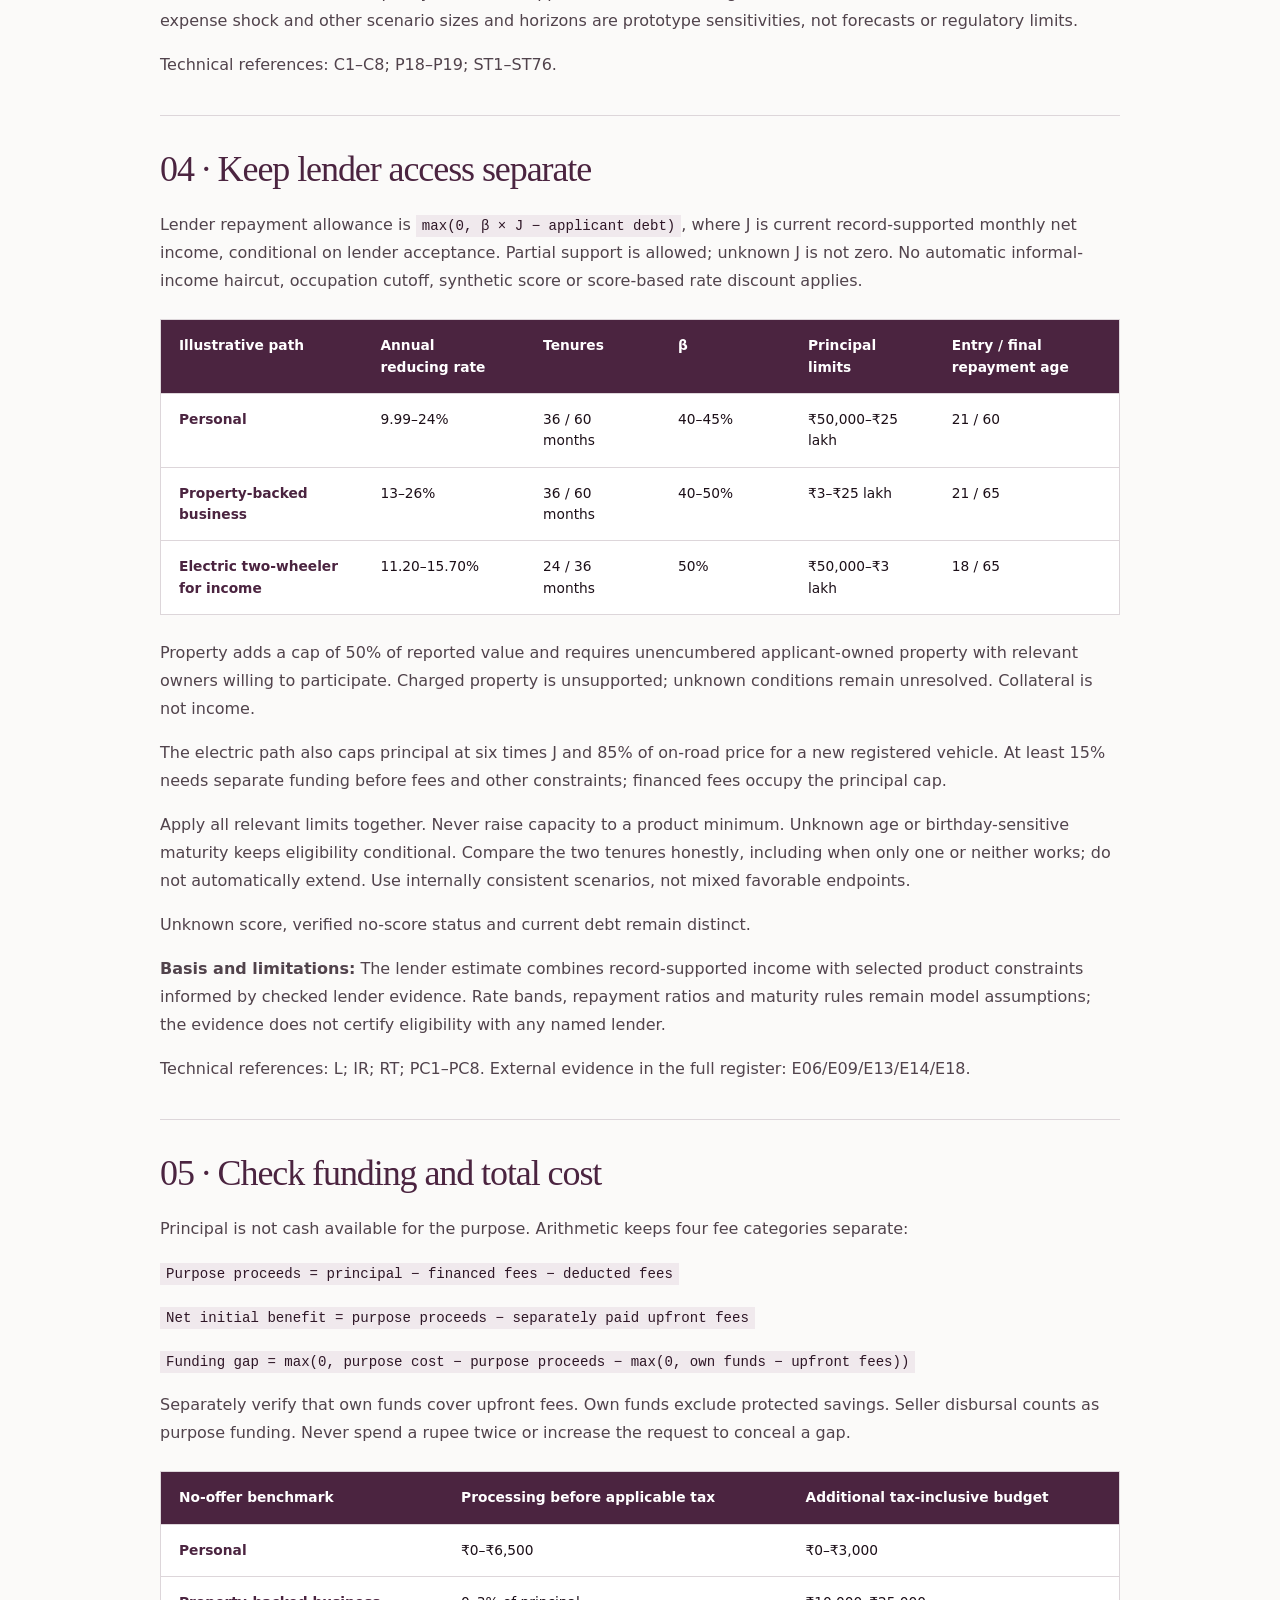
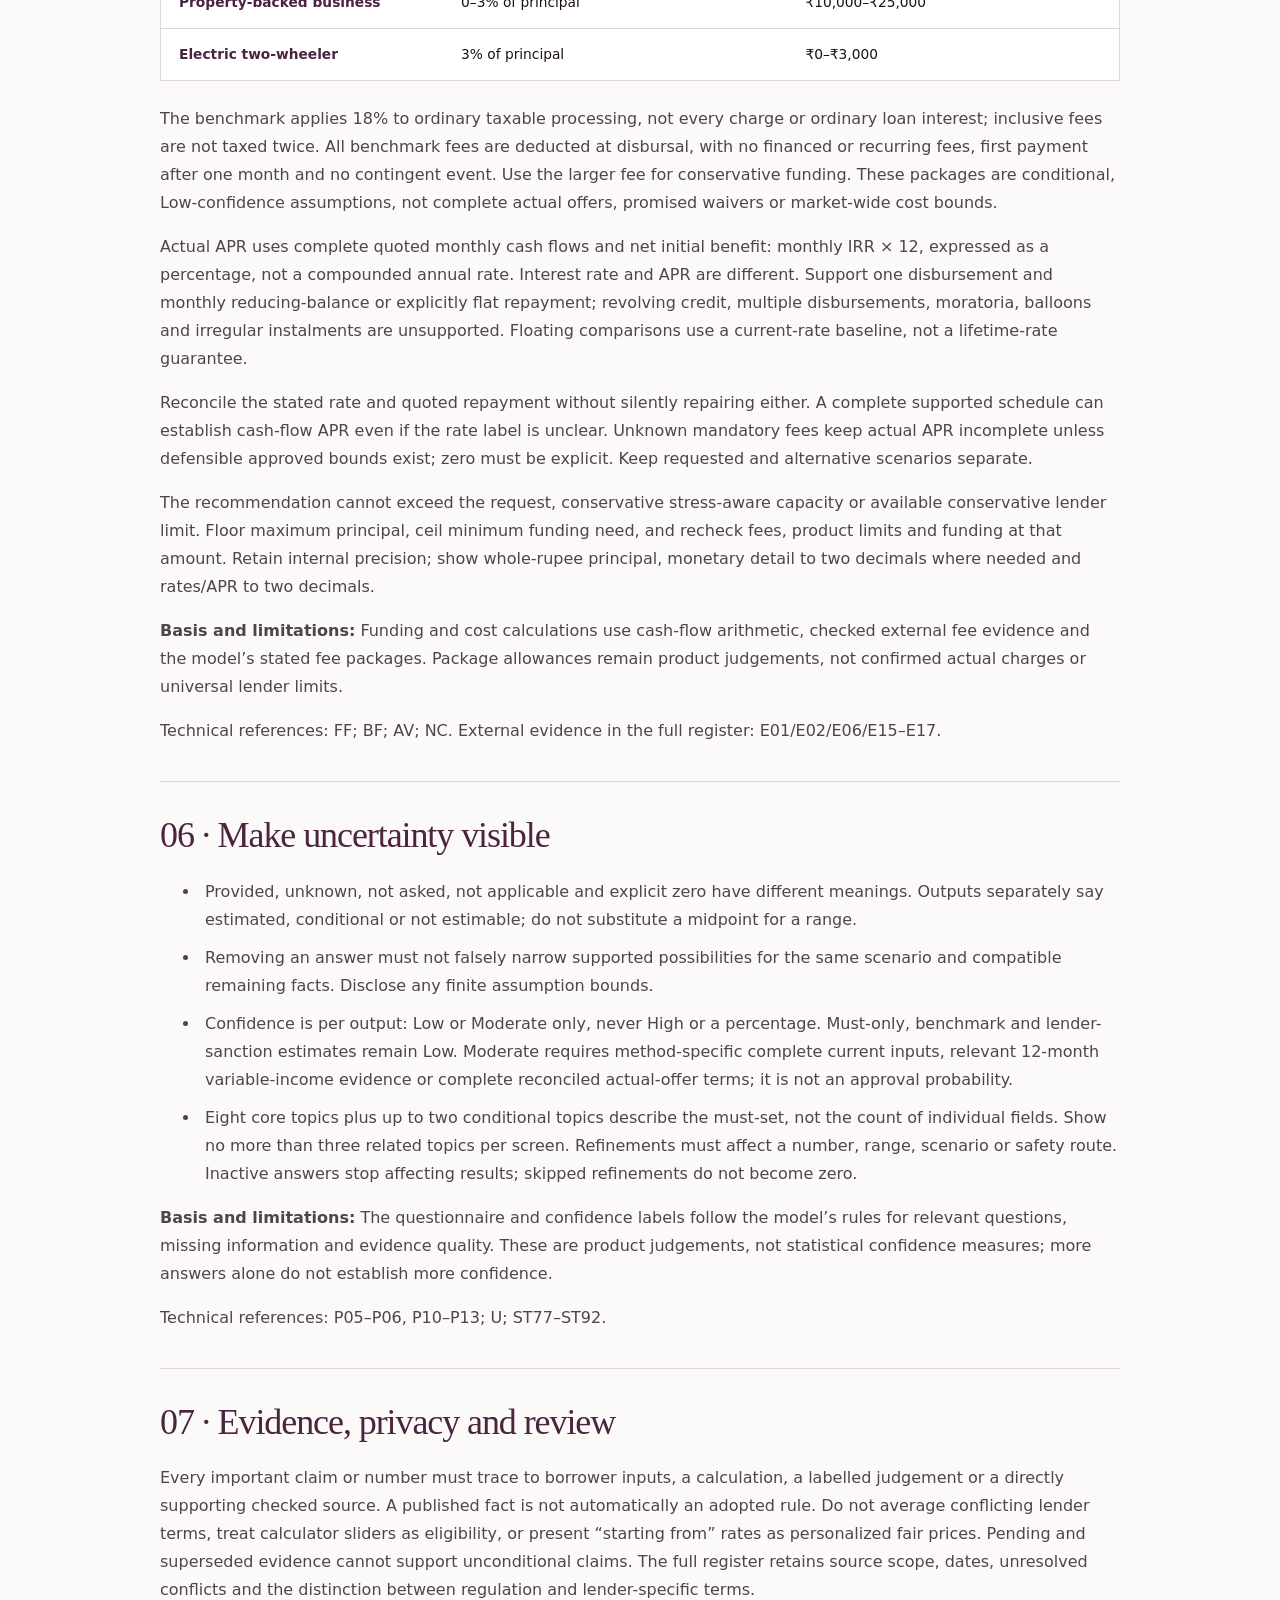
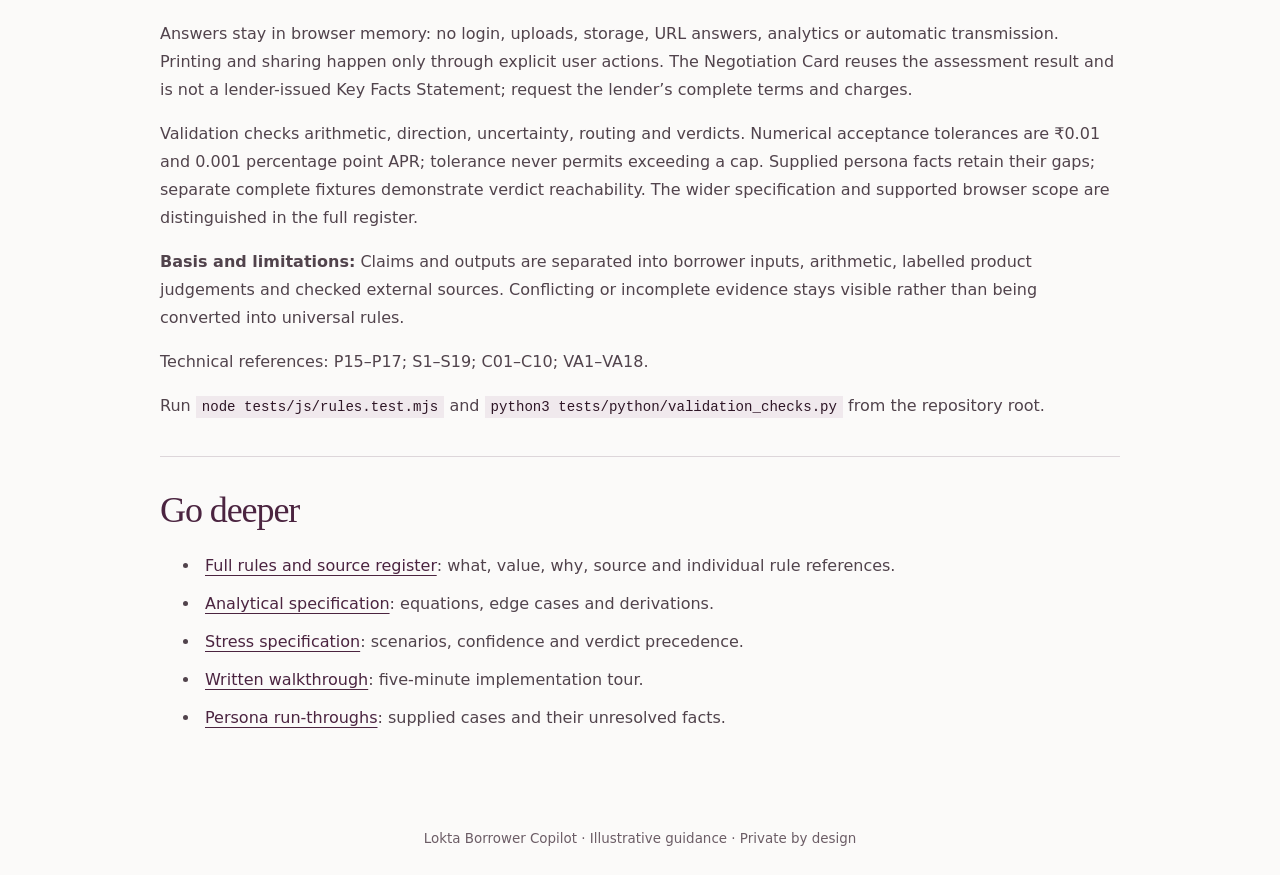
==== commit 1f273efb: "Clarify reviewer rules and add Priya written walkthrough" ====
--- a/review/rules.html
+++ b/review/rules.html
@@ -3,29 +3,36 @@
 <body class="review-page"><a class="skip-link" href="#guide">Skip to content</a>
 <header class="site-header"><a class="brand" href="../index.html"><img class="brand-mark" src="../assets/lokta-monogram.svg" alt="Lokta"><span>Borrower Copilot</span></a><nav class="header-nav" aria-label="Reviewer resources"><a href="../index.html">Assessment</a><a href="rules.html" aria-current="page">Rules</a><a href="walkthrough.html">Walkthrough</a></nav></header>
 <main id="guide"><section class="hero"><p class="eyebrow">Lokta / Reviewer edition</p><h1>Decision Guide</h1><p class="lede">The essential rules. The reasoning behind every number. A clear path to the full evidence.</p></section>
-<div class="guide-toolbar"><span>THE LOGIC, MADE VISIBLE</span><a href="../docs/product/DECISION_GUIDE.md">Read the Markdown ↗</a><a href="../docs/product/RULES.md">Full rule register ↗</a></div>
-<ol class="decision-flow" aria-label="Decision sequence"><li><span>01 / RESOURCES</span>Understand the budget</li><li><span>02 / RESILIENCE</span>Test the difficult months</li><li><span>03 / REALITY</span>Check access &amp; funding</li><li><span>04 / DECISION</span>Explain the next step</li></ol><nav class="guide-jumps" aria-label="Guide sections"><a href="#section-1">Verdicts</a><a href="#section-2">Budget</a><a href="#section-3">Stress</a><a href="#section-4">Lender limits</a><a href="#section-5">Fees & cost</a><a href="#section-6">Unknowns</a><a href="#section-7">Evidence</a><a href="#section-8">Go deeper</a></nav><article class="guide-content"><p>The essential rules behind Lokta Borrower Copilot. Read this first; use the <a href="../docs/product/RULES.md">full rules and source register</a> for individual rule IDs, derivations, evidence, conflicts and historical decisions.</p>
+<div class="guide-toolbar"><span>THE LOGIC, MADE VISIBLE</span><a href="https://github.com/ActiveAngrily/borrower_copilot/blob/main/docs/product/DECISION_GUIDE.md">Read on GitHub ↗</a><a href="https://github.com/ActiveAngrily/borrower_copilot/blob/main/docs/product/RULES.md">Full rule register ↗</a></div>
+<ol class="decision-flow" aria-label="Decision sequence"><li><span>01 / RESOURCES</span>Understand the budget</li><li><span>02 / RESILIENCE</span>Test the difficult months</li><li><span>03 / REALITY</span>Check access &amp; funding</li><li><span>04 / DECISION</span>Explain the next step</li></ol><nav class="guide-jumps" aria-label="Guide sections"><a href="#section-1">Verdicts</a><a href="#section-2">Budget</a><a href="#section-3">Stress</a><a href="#section-4">Lender limits</a><a href="#section-5">Fees & cost</a><a href="#section-6">Unknowns</a><a href="#section-7">Evidence</a><a href="#section-8">Go deeper</a></nav><article class="guide-content"><p>The essential rules behind Lokta Borrower Copilot. Read this first; use the <a href="https://github.com/ActiveAngrily/borrower_copilot/blob/main/docs/product/RULES.md">full rules and source register</a> for individual rule IDs, derivations, evidence, conflicts and historical decisions.</p>
 <p>This is an illustrative borrowing assessment, not a loan application, lender approval, personalized fair-rate promise or guarantee of safety. Numerical thresholds below are adopted prototype assumptions unless identified as arithmetic. Evidence in the register was checked on 6 September 2026; this guide does not reverify current lender or regulatory terms.</p>
 <h2 id="section-1">01 · How a decision is made</h2>
 <p>Household budget → separate stress tests → conservative capacity → lender and product limits → fees and purpose funding → verdict + Negotiation Card.</p>
 <div class="guide-table" tabindex="0" role="region" aria-label="Rule comparison"><table><thead><tr><th scope="col">Result</th><th scope="col">Essential condition</th></tr></thead><tbody><tr><td>Borrow</td><td>The requested amount fits the assessed capacity, access, product, funding and repayment-status conditions.</td></tr><tr><td>Borrow less</td><td>A strictly smaller, confirmed useful plan is fully funded within those limits. Choose the smallest feasible whole-rupee principal.</td></tr><tr><td>Do not borrow under assessed conditions</td><td>Known infeasibility or active repayment distress prevents ordinary new borrowing. This is not a permanent label.</td></tr><tr><td>Incomplete assessment</td><td>Required facts cannot be bounded. Missing core income, expenses or debt stays incomplete even with distress; separately advise stabilization before new debt.</td></tr></tbody></table></div>
-<p>A lender maximum never increases household capacity. A lower EMI alone does not make an unfunded or unusable plan viable. Unknown access leaves borrower-only guidance conditional. Supported scenarios that disagree remain visible. <strong>Trace:</strong> P01–P04, P19; AV; NC6; ST57–ST76.</p>
+<p>A lender maximum never increases household capacity. A lower EMI alone does not make an unfunded or unusable plan viable. Unknown access leaves borrower-only guidance conditional. Supported scenarios that disagree remain visible.</p>
+<p><strong>Basis and limitations:</strong> The decision combines household capacity, lender access, purpose funding and repayment status. These are the prototype’s decision rules, not a lender approval or a permanent judgement about the borrower.</p>
+<p>Technical references: P01–P04, P19; AV; NC6; ST57–ST76.</p>
 <h2 id="section-2">02 · Count the right money, once</h2>
 <ul><li>Use INR and explicit periods. Current net income is after work costs and taxes, before household spending and debt. Add only confirmed contributions available to this same budget, net of outside commitments.</li><li>Match household spending and debt to that income. Count card spending and settlement once. Lender calculations separately include all applicant/co-borrower obligations, including payments made by others.</li><li>Use required payments, not outstanding balances. Normalize recurring costs to months; the full specification uses the peak combined calendar-month debt across the tenure, not the sum of unrelated peaks. Unknown debt end dates imply continuation. Include agreed catch-up once; never invent an arrears repayment schedule.</li><li>Historical income uses up to the latest 12 completed months, preserving shorter coverage. Annual income divided by 12 is usable only with compatible definitions, period and current confirmation.</li><li>Property, reserves, a partner’s full salary and projected business/vehicle earnings do not become current repayment income.</li></ul>
-<p><strong>Trace:</strong> P07–P09, P14; IR; ID; ST39–ST56. These are budget-boundary judgements, not lender income-recognition guarantees.</p>
+<p><strong>Basis and limitations:</strong> The budget counts current resources and obligations that belong together, without counting the same money twice. These are model judgements about the household budget, not guarantees that a lender will recognize that income.</p>
+<p>Technical references: P07–P09, P14; IR; ID; ST39–ST56.</p>
 <h2 id="section-3">03 · Protect the household first</h2>
 <p>For positive current monthly income I, spending E and existing debt D, the base new-loan monthly ceiling is:</p>
 <p><code>max(0, min(0.35 × I − D, 0.90 × I − E − D))</code></p>
 <p>The 35% total-debt allocation and 10% remaining headroom are our judgements, not universal safe ratios. Headroom is not proof of accumulated savings. Non-positive income supports no positive capacity; missing core facts cannot establish capacity. Mandatory recurring loan charges also consume the ceiling.</p>
 <div class="guide-table" tabindex="0" role="region" aria-label="Rule comparison"><table><thead><tr><th scope="col">Test</th><th scope="col">What changes</th></tr></thead><tbody><tr><td>Income shock · always</td><td>Income falls 20%, for three months.</td></tr><tr><td>Expense shock · always</td><td>Spending rises 10%, for three months; tested separately from income.</td></tr><tr><td>Observed low income · when available</td><td>Test a compatible lowest-income month; do not cut it by another 20% or call it a forecast.</td></tr><tr><td>Floating rate · when supported</td><td>Add 2 percentage points; show same-tenure EMI and same-EMI duration. Fixed rates are excluded; unknown or unsupported terms stay conditional.</td></tr><tr><td>Commitment · when disclosed</td><td>Account for an expense due within 12 months, timing and earmarks; do not count spending twice.</td></tr><tr><td>Fees · when applicable</td><td>Include upfront and recurring effects; never invent missing actual charges.</td></tr><tr><td>Productive use · when relevant</td><td>Show delayed-income and no-upside exposure separately; projections never raise safe capacity or the recommendation.</td></tr></tbody></table></div>
-<p>Use the lowest supported applicable capacity, then its conservative principal endpoint. Combine shocks only when reported or contractually coincident. Reserves show temporary coverage after purchase, fees and earmarks; they never raise recurring capacity. Active distress blocks positive ordinary-new-debt advice; a resolved bounce alone is not active distress. <strong>Trace:</strong> C1–C8; P18–P19; ST1–ST76. Shock sizes and horizons are prototype sensitivities, not forecasts or regulatory limits.</p>
+<p>Use the lowest supported applicable capacity, then its conservative principal endpoint. Combine shocks only when reported or contractually coincident. Reserves show temporary coverage after purchase, fees and earmarks; they never raise recurring capacity. Active distress blocks positive ordinary-new-debt advice; a resolved bounce alone is not active distress.</p>
+<p><strong>Basis and limitations:</strong> Capacity follows the approved borrower-ceiling and stress rules. The 20% income shock, 10% expense shock and other scenario sizes and horizons are prototype sensitivities, not forecasts or regulatory limits.</p>
+<p>Technical references: C1–C8; P18–P19; ST1–ST76.</p>
 <h2 id="section-4">04 · Keep lender access separate</h2>
 <p>Lender repayment allowance is <code>max(0, β × J − applicant debt)</code>, where J is current record-supported monthly net income, conditional on lender acceptance. Partial support is allowed; unknown J is not zero. No automatic informal-income haircut, occupation cutoff, synthetic score or score-based rate discount applies.</p>
 <div class="guide-table" tabindex="0" role="region" aria-label="Rule comparison"><table><thead><tr><th scope="col">Illustrative path</th><th scope="col">Annual reducing rate</th><th scope="col">Tenures</th><th scope="col">β</th><th scope="col">Principal limits</th><th scope="col">Entry / final repayment age</th></tr></thead><tbody><tr><td>Personal</td><td>9.99–24%</td><td>36 / 60 months</td><td>40–45%</td><td>₹50,000–₹25 lakh</td><td>21 / 60</td></tr><tr><td>Property-backed business</td><td>13–26%</td><td>36 / 60 months</td><td>40–50%</td><td>₹3–₹25 lakh</td><td>21 / 65</td></tr><tr><td>Electric two-wheeler for income</td><td>11.20–15.70%</td><td>24 / 36 months</td><td>50%</td><td>₹50,000–₹3 lakh</td><td>18 / 65</td></tr></tbody></table></div>
 <p>Property adds a cap of 50% of reported value and requires unencumbered applicant-owned property with relevant owners willing to participate. Charged property is unsupported; unknown conditions remain unresolved. Collateral is not income.</p>
 <p>The electric path also caps principal at six times J and 85% of on-road price for a new registered vehicle. At least 15% needs separate funding before fees and other constraints; financed fees occupy the principal cap.</p>
 <p>Apply all relevant limits together. Never raise capacity to a product minimum. Unknown age or birthday-sensitive maturity keeps eligibility conditional. Compare the two tenures honestly, including when only one or neither works; do not automatically extend. Use internally consistent scenarios, not mixed favorable endpoints.</p>
-<p><strong>Trace:</strong> L; IR; RT; PC1–PC8. Bands, repayment ratios, maturity rules and selected product constraints are model assumptions. E06/E09/E13/E14/E18 give source context, not certification of named-lender eligibility. Unknown score, verified no-score status and current debt remain distinct.</p>
+<p>Unknown score, verified no-score status and current debt remain distinct.</p>
+<p><strong>Basis and limitations:</strong> The lender estimate combines record-supported income with selected product constraints informed by checked lender evidence. Rate bands, repayment ratios and maturity rules remain model assumptions; the evidence does not certify eligibility with any named lender.</p>
+<p>Technical references: L; IR; RT; PC1–PC8. External evidence in the full register: E06/E09/E13/E14/E18.</p>
 <h2 id="section-5">05 · Check funding and total cost</h2>
 <p>Principal is not cash available for the purpose. Arithmetic keeps four fee categories separate:</p>
 <p><code>Purpose proceeds = principal − financed fees − deducted fees</code></p>
@@ -36,14 +43,19 @@
 <p>The benchmark applies 18% to ordinary taxable processing, not every charge or ordinary loan interest; inclusive fees are not taxed twice. All benchmark fees are deducted at disbursal, with no financed or recurring fees, first payment after one month and no contingent event. Use the larger fee for conservative funding. These packages are conditional, Low-confidence assumptions, not complete actual offers, promised waivers or market-wide cost bounds.</p>
 <p>Actual APR uses complete quoted monthly cash flows and net initial benefit: monthly IRR × 12, expressed as a percentage, not a compounded annual rate. Interest rate and APR are different. Support one disbursement and monthly reducing-balance or explicitly flat repayment; revolving credit, multiple disbursements, moratoria, balloons and irregular instalments are unsupported. Floating comparisons use a current-rate baseline, not a lifetime-rate guarantee.</p>
 <p>Reconcile the stated rate and quoted repayment without silently repairing either. A complete supported schedule can establish cash-flow APR even if the rate label is unclear. Unknown mandatory fees keep actual APR incomplete unless defensible approved bounds exist; zero must be explicit. Keep requested and alternative scenarios separate.</p>
-<p>The recommendation cannot exceed the request, conservative stress-aware capacity or available conservative lender limit. Floor maximum principal, ceil minimum funding need, and recheck fees, product limits and funding at that amount. Retain internal precision; show whole-rupee principal, monetary detail to two decimals where needed and rates/APR to two decimals. <strong>Trace:</strong> FF; BF; AV; NC. Fee source context: E01/E02/E06/E15–E17; package allowances remain judgement.</p>
+<p>The recommendation cannot exceed the request, conservative stress-aware capacity or available conservative lender limit. Floor maximum principal, ceil minimum funding need, and recheck fees, product limits and funding at that amount. Retain internal precision; show whole-rupee principal, monetary detail to two decimals where needed and rates/APR to two decimals.</p>
+<p><strong>Basis and limitations:</strong> Funding and cost calculations use cash-flow arithmetic, checked external fee evidence and the model’s stated fee packages. Package allowances remain product judgements, not confirmed actual charges or universal lender limits.</p>
+<p>Technical references: FF; BF; AV; NC. External evidence in the full register: E01/E02/E06/E15–E17.</p>
 <h2 id="section-6">06 · Make uncertainty visible</h2>
 <ul><li>Provided, unknown, not asked, not applicable and explicit zero have different meanings. Outputs separately say estimated, conditional or not estimable; do not substitute a midpoint for a range.</li><li>Removing an answer must not falsely narrow supported possibilities for the same scenario and compatible remaining facts. Disclose any finite assumption bounds.</li><li>Confidence is per output: Low or Moderate only, never High or a percentage. Must-only, benchmark and lender-sanction estimates remain Low. Moderate requires method-specific complete current inputs, relevant 12-month variable-income evidence or complete reconciled actual-offer terms; it is not an approval probability.</li><li>Eight core topics plus up to two conditional topics describe the must-set, not the count of individual fields. Show no more than three related topics per screen. Refinements must affect a number, range, scenario or safety route. Inactive answers stop affecting results; skipped refinements do not become zero.</li></ul>
-<p><strong>Trace:</strong> P05–P06, P10–P13; U; ST77–ST92. More answers alone do not establish more confidence.</p>
+<p><strong>Basis and limitations:</strong> The questionnaire and confidence labels follow the model’s rules for relevant questions, missing information and evidence quality. These are product judgements, not statistical confidence measures; more answers alone do not establish more confidence.</p>
+<p>Technical references: P05–P06, P10–P13; U; ST77–ST92.</p>
 <h2 id="section-7">07 · Evidence, privacy and review</h2>
 <p>Every important claim or number must trace to borrower inputs, a calculation, a labelled judgement or a directly supporting checked source. A published fact is not automatically an adopted rule. Do not average conflicting lender terms, treat calculator sliders as eligibility, or present “starting from” rates as personalized fair prices. Pending and superseded evidence cannot support unconditional claims. The full register retains source scope, dates, unresolved conflicts and the distinction between regulation and lender-specific terms.</p>
 <p>Answers stay in browser memory: no login, uploads, storage, URL answers, analytics or automatic transmission. Printing and sharing happen only through explicit user actions. The Negotiation Card reuses the assessment result and is not a lender-issued Key Facts Statement; request the lender’s complete terms and charges.</p>
 <p>Validation checks arithmetic, direction, uncertainty, routing and verdicts. Numerical acceptance tolerances are ₹0.01 and 0.001 percentage point APR; tolerance never permits exceeding a cap. Supplied persona facts retain their gaps; separate complete fixtures demonstrate verdict reachability. The wider specification and supported browser scope are distinguished in the full register.</p>
-<p><strong>Trace:</strong> P15–P17; S1–S19; C01–C10; VA1–VA18. Run <code>node tests/js/rules.test.mjs</code> and <code>python3 tests/python/validation_checks.py</code> from the repository root.</p>
+<p><strong>Basis and limitations:</strong> Claims and outputs are separated into borrower inputs, arithmetic, labelled product judgements and checked external sources. Conflicting or incomplete evidence stays visible rather than being converted into universal rules.</p>
+<p>Technical references: P15–P17; S1–S19; C01–C10; VA1–VA18.</p>
+<p>Run <code>node tests/js/rules.test.mjs</code> and <code>python3 tests/python/validation_checks.py</code> from the repository root.</p>
 <h2 id="section-8">Go deeper</h2>
-<ul><li><a href="../docs/product/RULES.md">Full rules and source register</a>: what, value, why, source and individual rule references.</li><li><a href="../docs/product/ANALYTICAL_RULES.md">Analytical specification</a>: equations, edge cases and derivations.</li><li><a href="../docs/product/STRESS_TESTING.md">Stress specification</a>: scenarios, confidence and verdict precedence.</li><li><a href="../docs/handoff/WALKTHROUGH.md">Written walkthrough</a>: five-minute implementation tour.</li><li><a href="../docs/validation/PERSONA_RUNTHROUGHS.md">Persona run-throughs</a>: supplied cases and their unresolved facts.</li></ul></article></main><footer>Lokta Borrower Copilot · Illustrative guidance · Private by design</footer></body></html>+<ul><li><a href="https://github.com/ActiveAngrily/borrower_copilot/blob/main/docs/product/RULES.md">Full rules and source register</a>: what, value, why, source and individual rule references.</li><li><a href="https://github.com/ActiveAngrily/borrower_copilot/blob/main/docs/product/ANALYTICAL_RULES.md">Analytical specification</a>: equations, edge cases and derivations.</li><li><a href="https://github.com/ActiveAngrily/borrower_copilot/blob/main/docs/product/STRESS_TESTING.md">Stress specification</a>: scenarios, confidence and verdict precedence.</li><li><a href="https://github.com/ActiveAngrily/borrower_copilot/blob/main/docs/handoff/WALKTHROUGH.md">Written walkthrough</a>: five-minute implementation tour.</li><li><a href="https://github.com/ActiveAngrily/borrower_copilot/blob/main/docs/validation/PERSONA_RUNTHROUGHS.md">Persona run-throughs</a>: supplied cases and their unresolved facts.</li></ul></article></main><footer>Lokta Borrower Copilot · Illustrative guidance · Private by design</footer></body></html>
--- a/src/styles.css
+++ b/src/styles.css
@@ -218,11 +218,6 @@
 .guide-table th, .guide-table td { padding:15px 18px; vertical-align:top; min-width:130px; border-bottom:1px solid var(--line); }
 .guide-table td:first-child { color:var(--brand); font-weight:650; }
 .guide-table tbody tr:last-child td { border-bottom:0; }
-.video-placeholder { display:flex; align-items:center; gap:28px; margin:32px 0; padding:36px; border:1px solid var(--line); border-top:3px solid var(--brand); background:#f2edf0; }
-.video-placeholder h2 { margin:0; font:500 2rem/1.2 Georgia,serif; }
-.video-placeholder p:last-child { max-width:590px; color:var(--muted); margin-bottom:0; }
-.video-symbol { font-size:3rem; color:var(--brand); }
-.video-placeholder .state { white-space:nowrap; margin:0 0 0 auto; }
 .skip-link { position:absolute; left:12px; top:-100px; padding:12px; background:white; z-index:10; }
 .skip-link:focus { top:12px; }
 @media (max-width:960px) {
@@ -240,11 +235,16 @@
   .header-meta { justify-items:start; }
   .guide-content { padding:0 8px; }
   .decision-flow li { padding:18px; font-size:1.1rem; }
-  .video-placeholder { padding:24px; flex-wrap:wrap; gap:16px; }
-  .video-placeholder .state { margin:0; }
 }
 @media print {
   .review-page .hero { display:grid !important; }
   .guide-toolbar, .guide-jumps, .skip-link { display:none; }
   .guide-table { overflow:visible; }
 }
+
+.example-card { margin:28px 0; }
+.example-card .card-heading h3 { margin:0; font:500 2.35rem/1 Georgia,serif; letter-spacing:-.04em; }
+.example-card .card-item { padding-top:18px; }
+.example-card .card-item strong { color:#fff; line-height:1.5; }
+.guide-content .example-card .eyebrow { color:#c58fac; }
+.guide-content .example-card .card-foot { color:#d9ced4; }
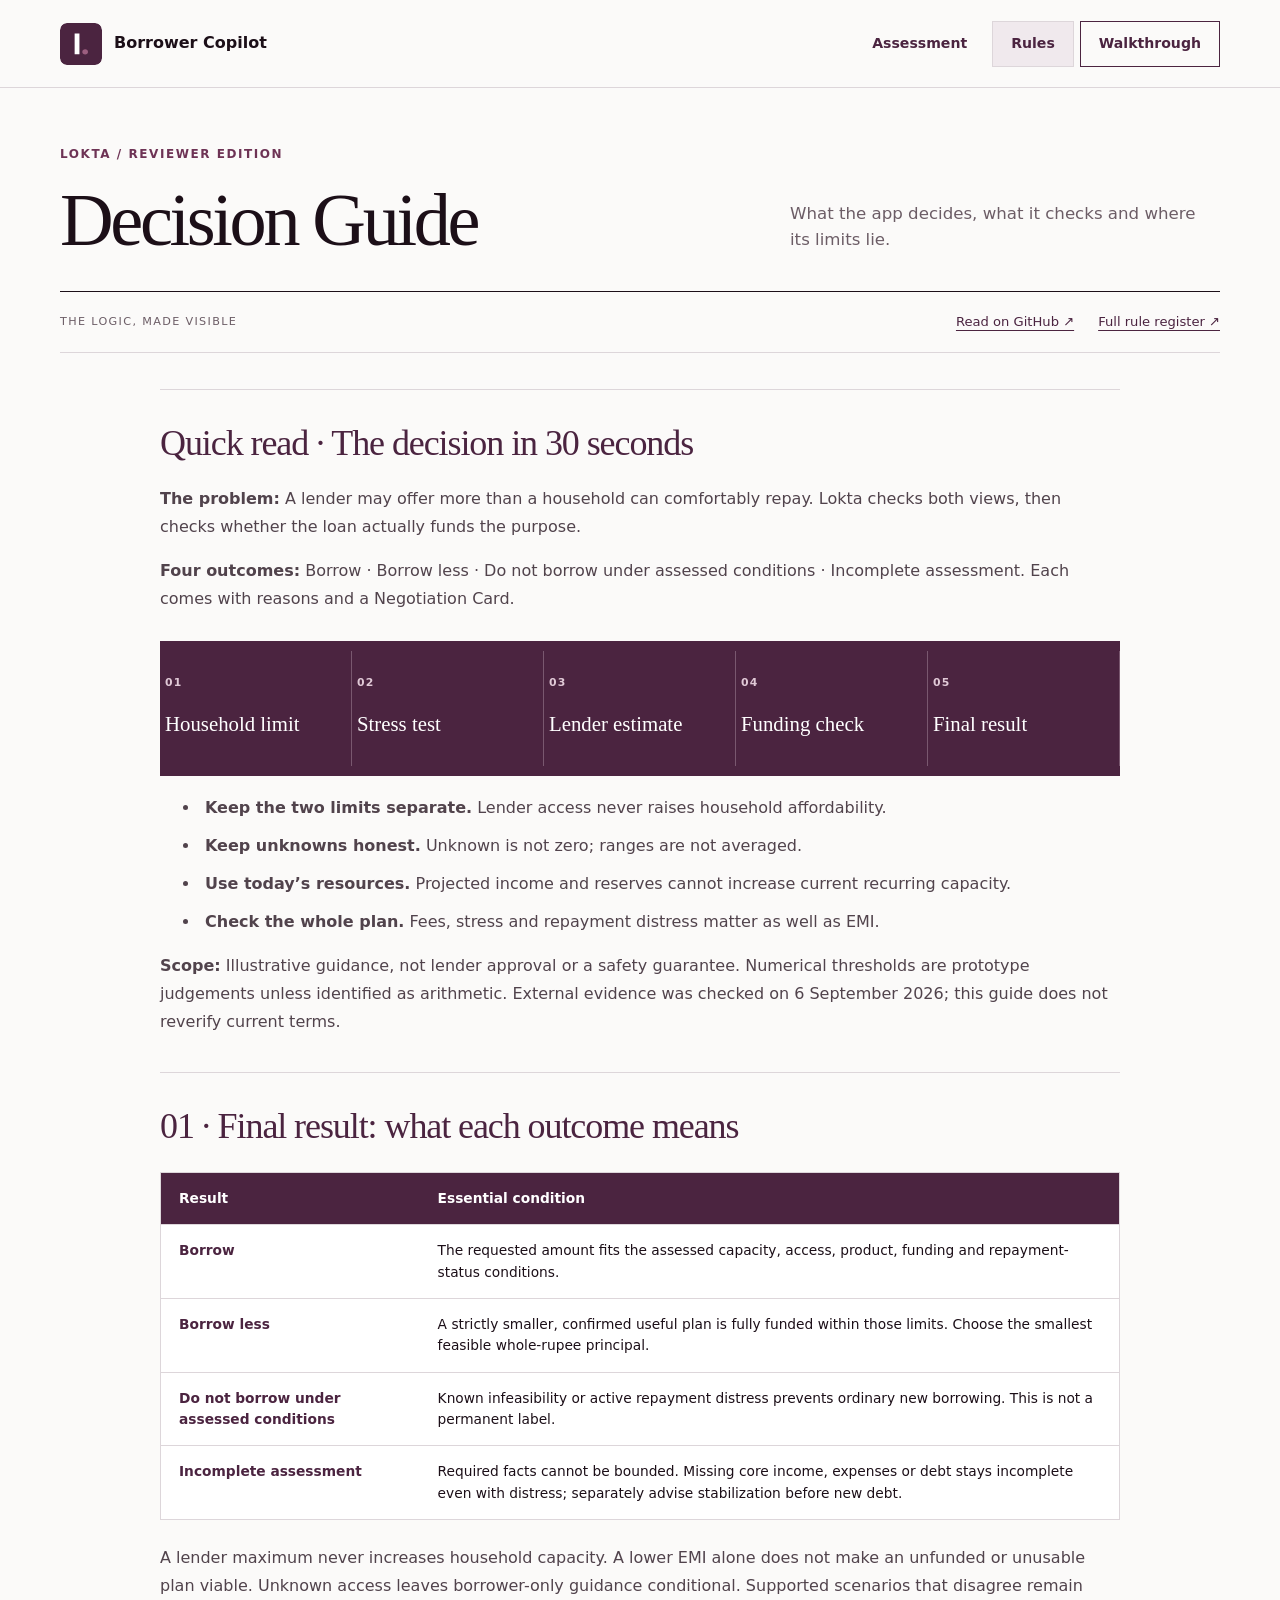
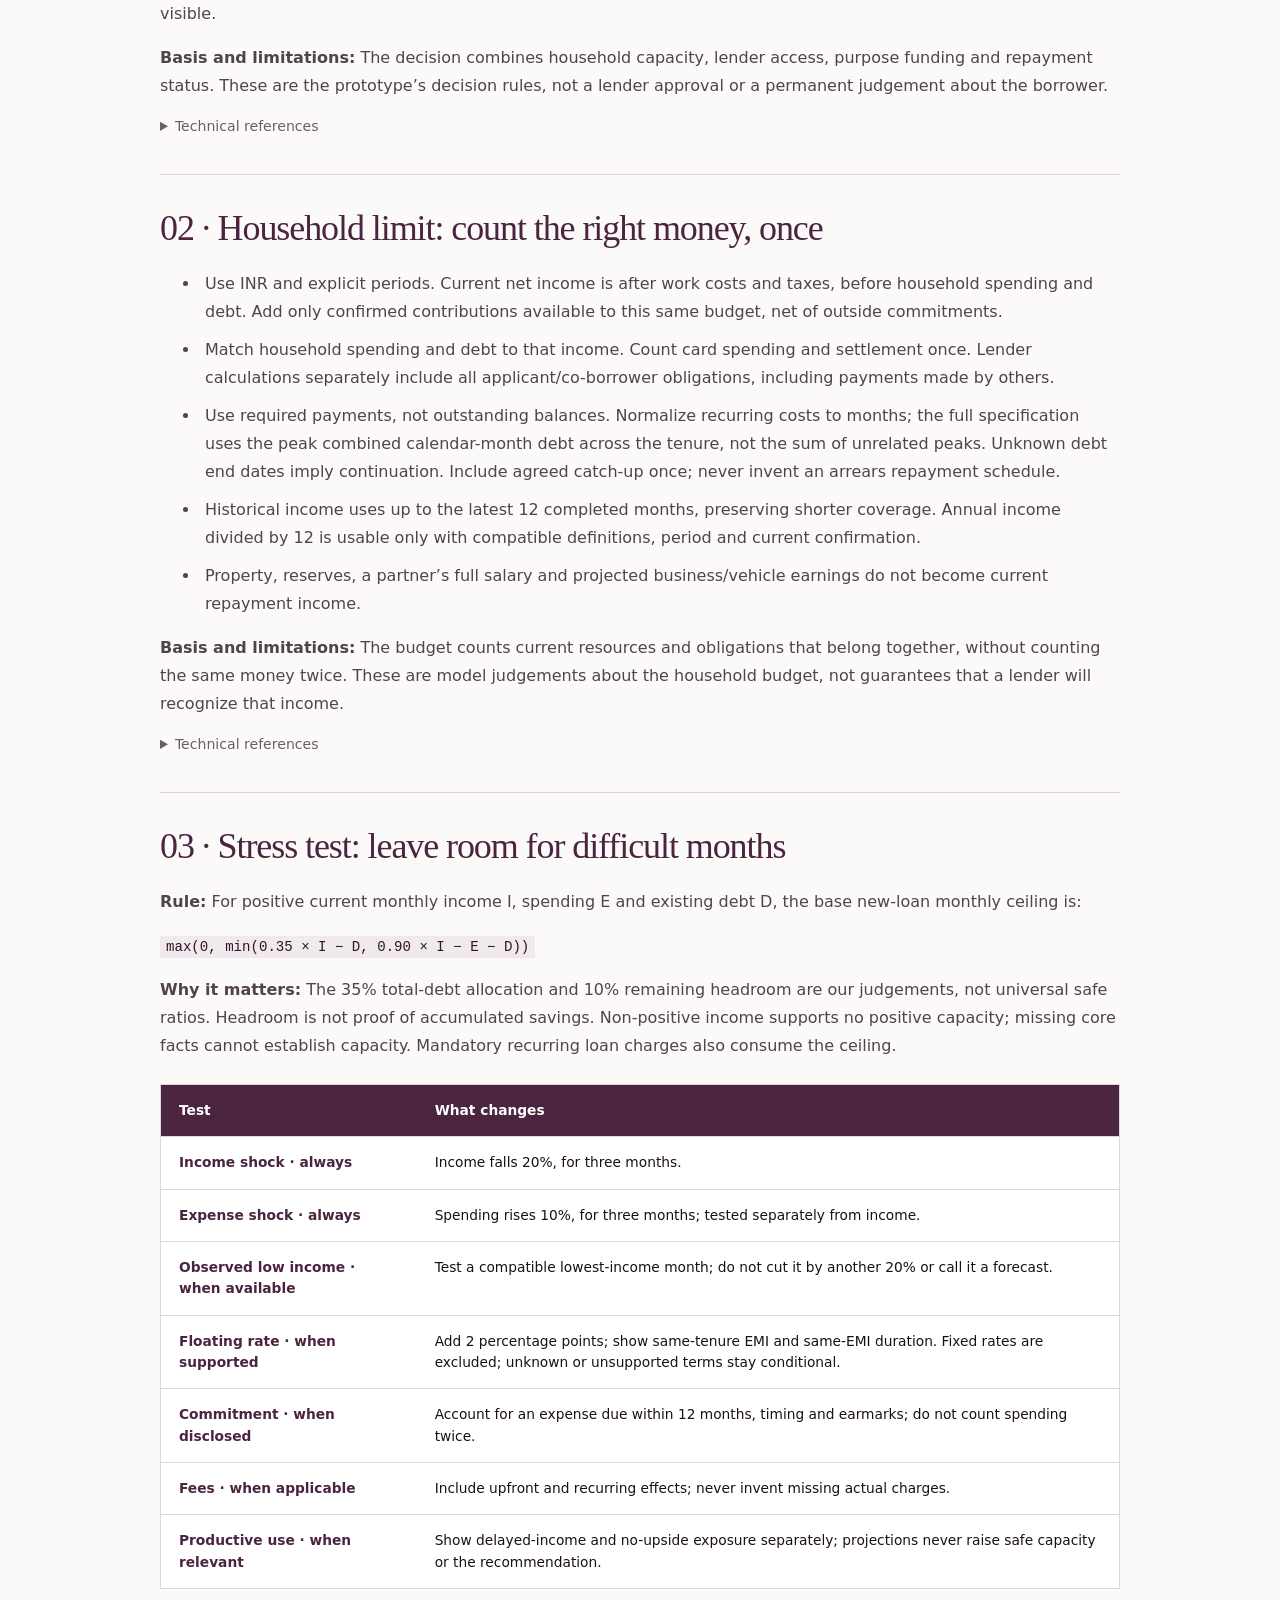
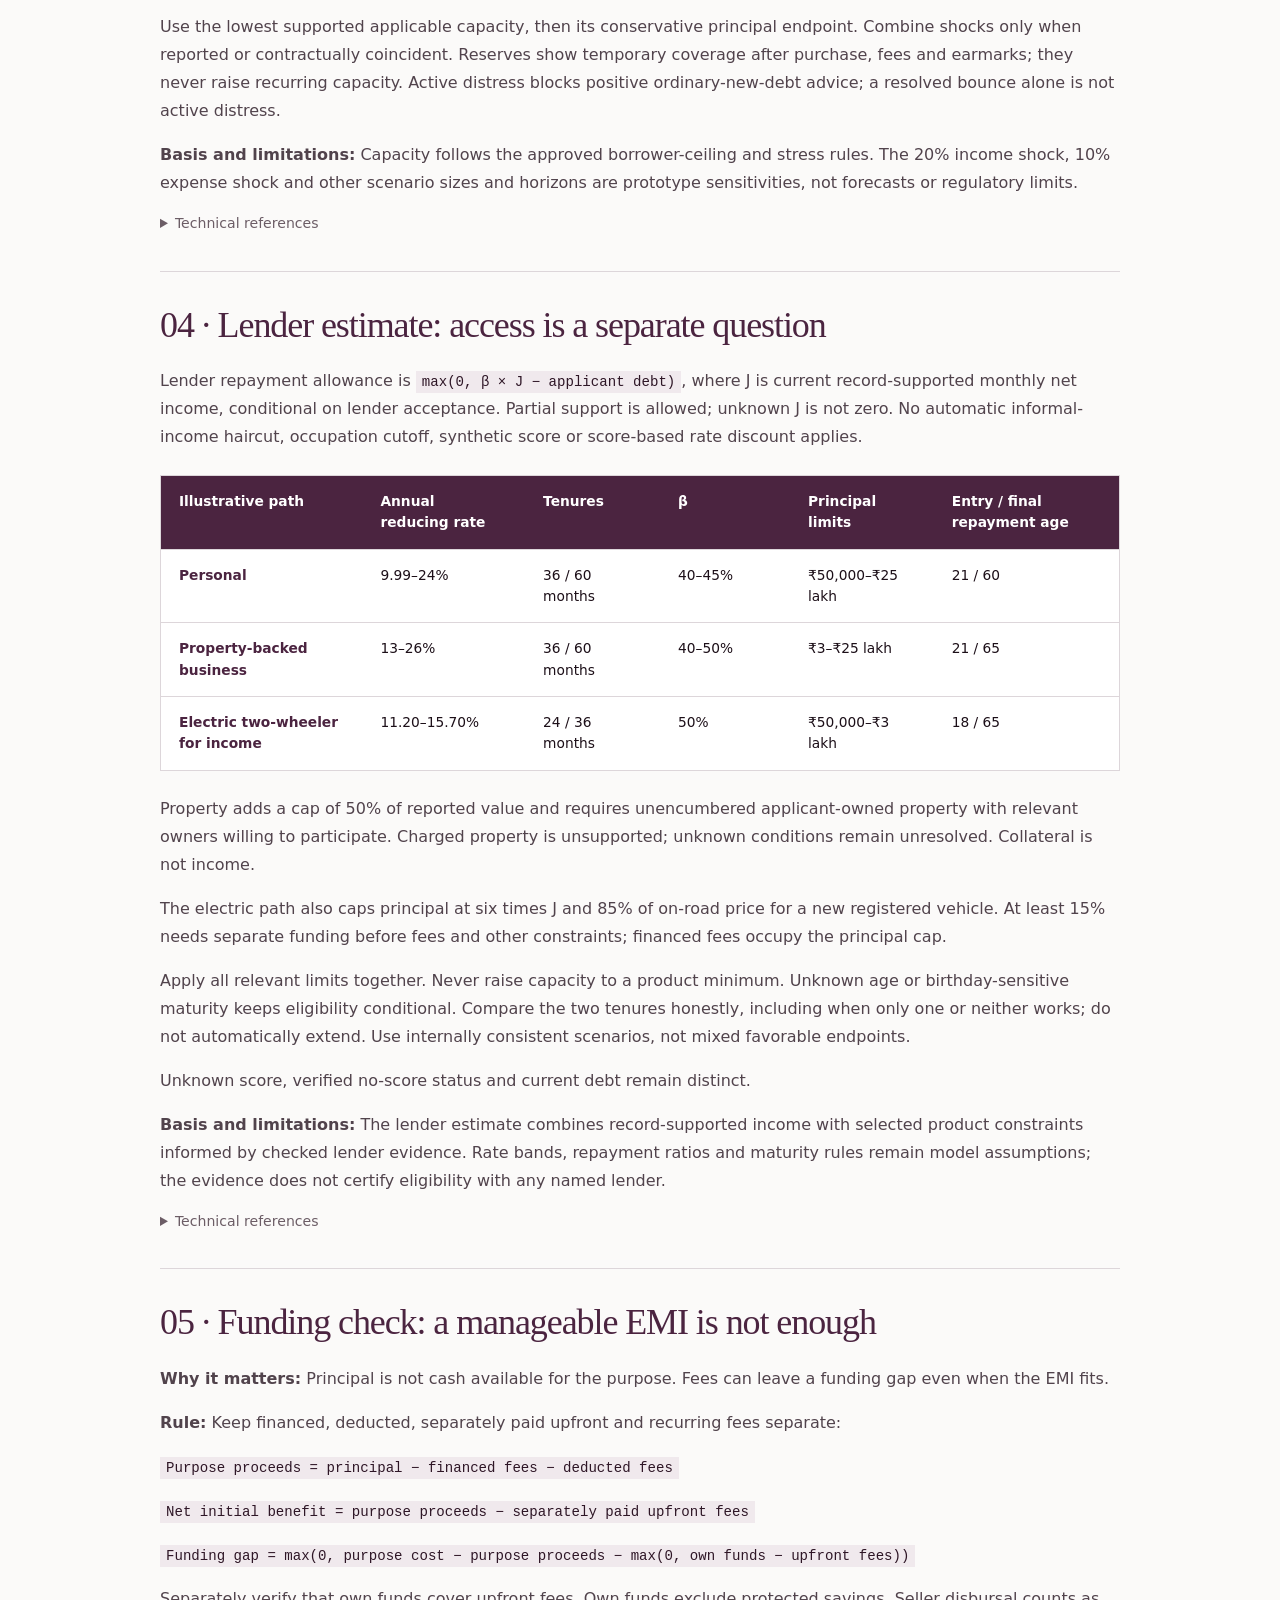
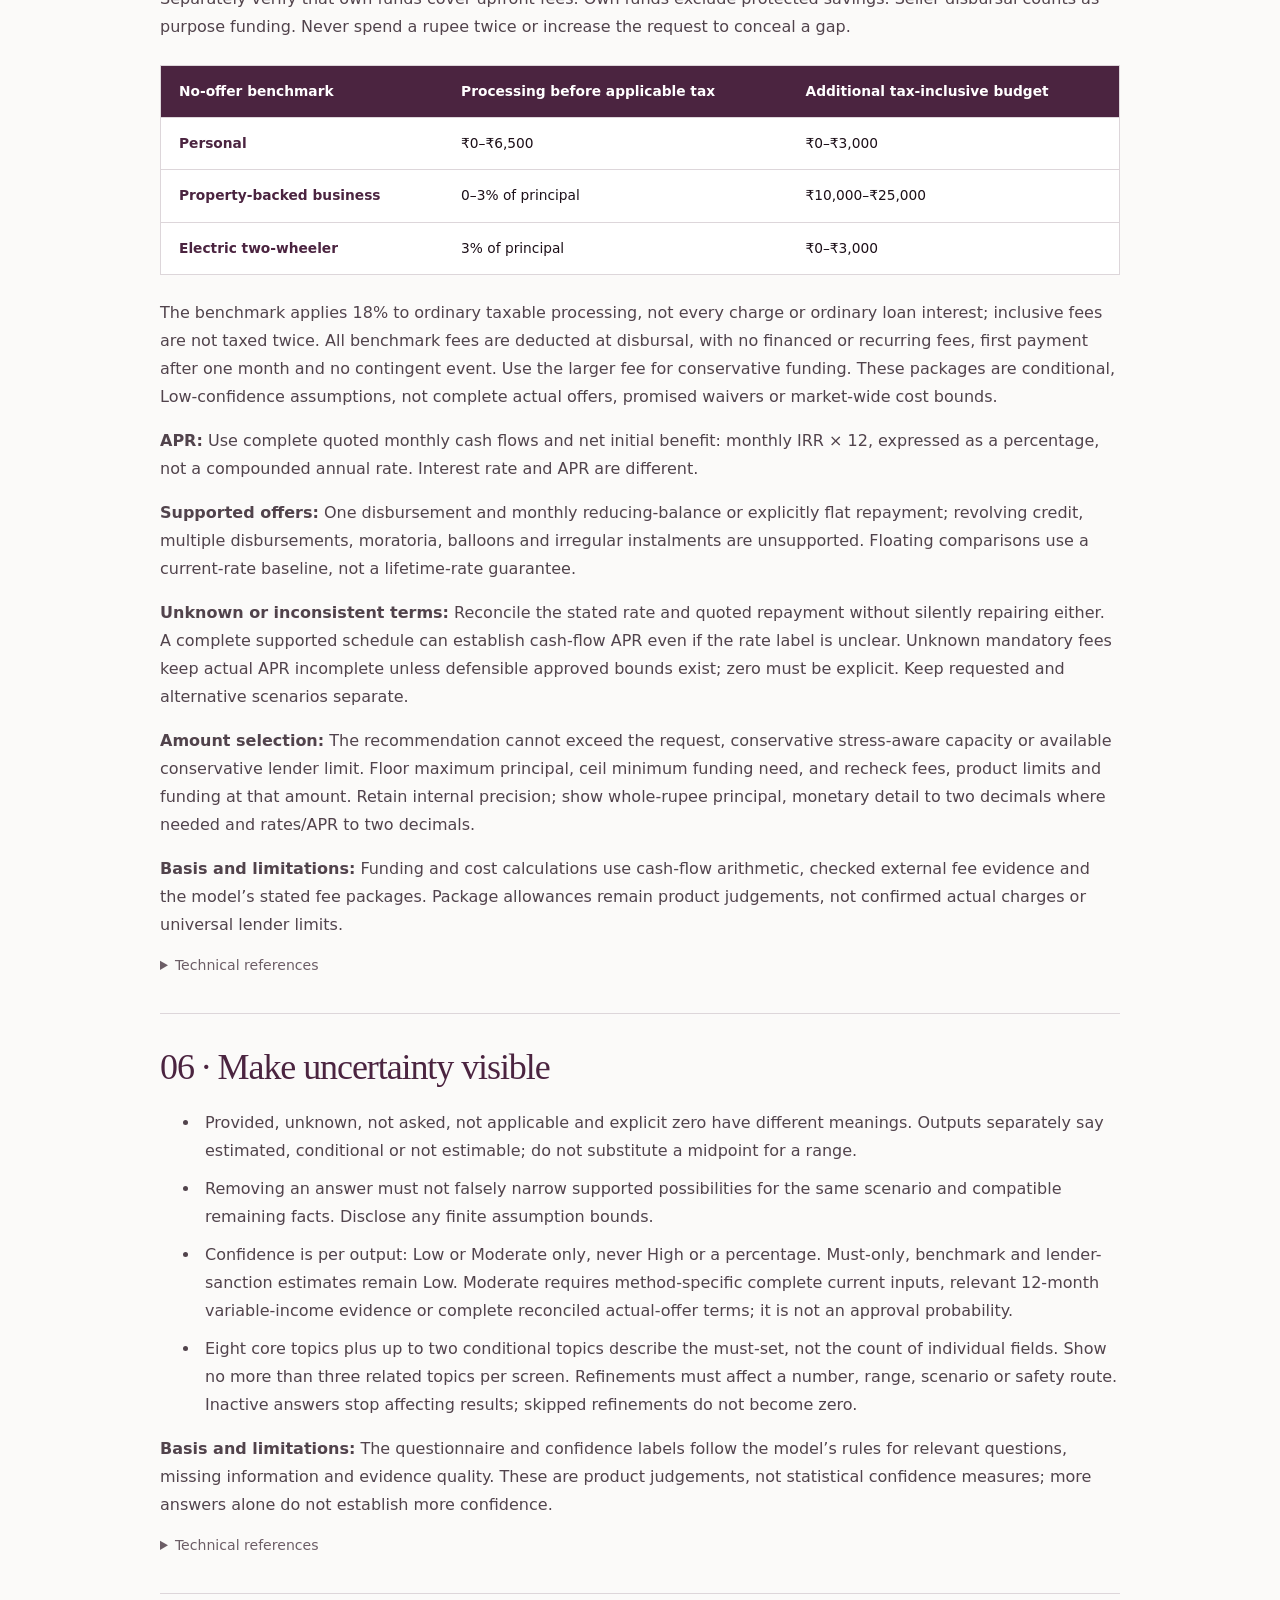
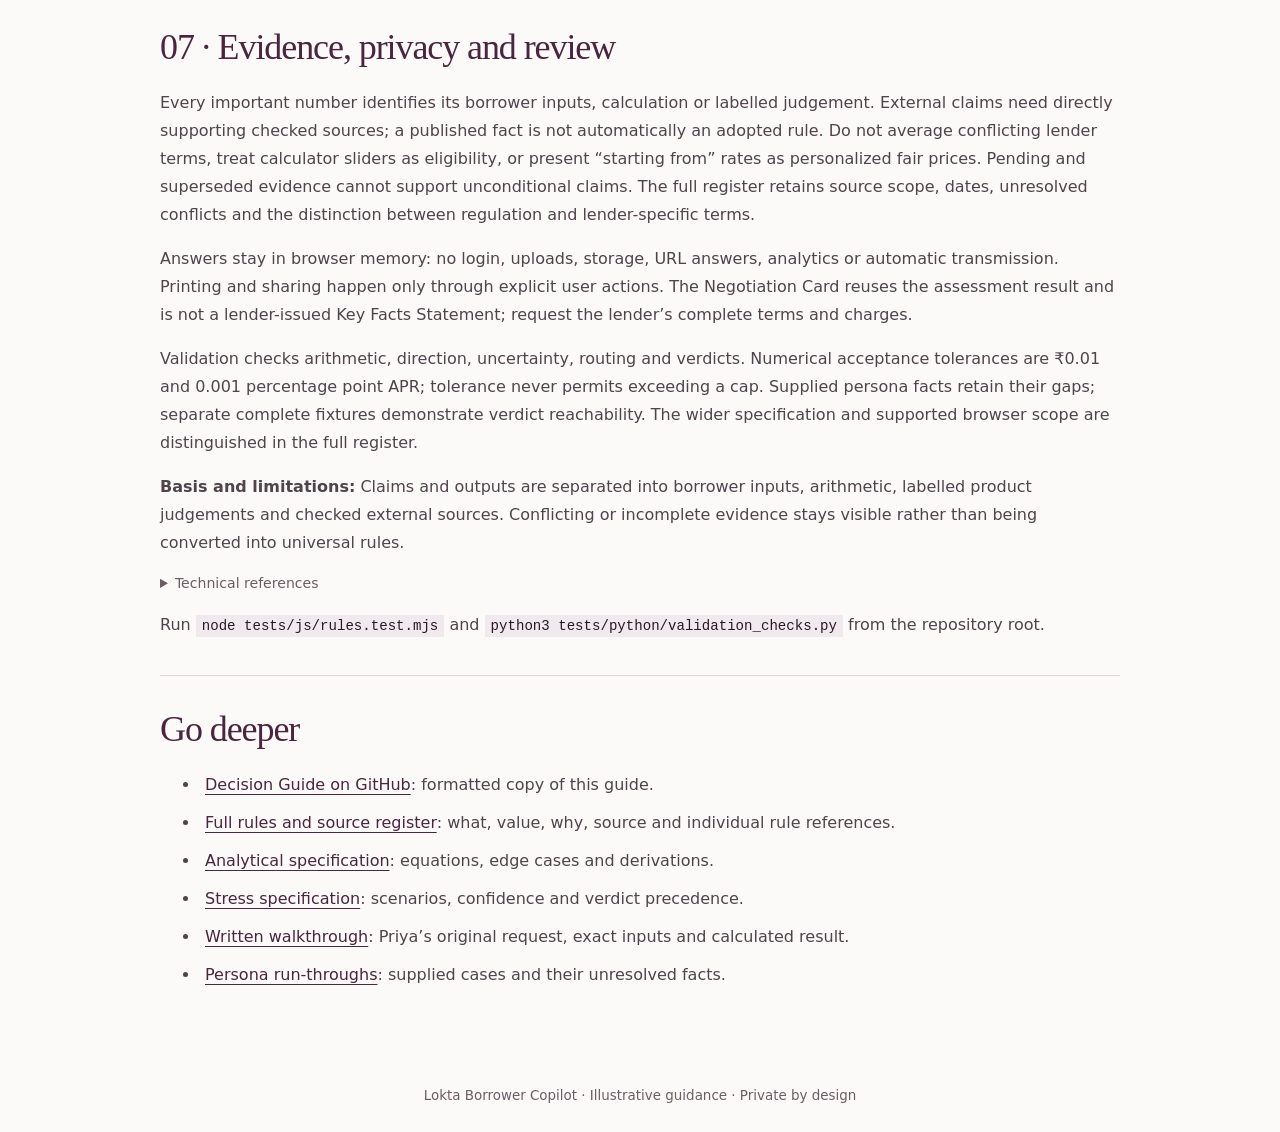
==== commit 087014ca: "Update hosted site link" ====
--- a/review/rules.html
+++ b/review/rules.html
@@ -2,29 +2,32 @@
 <html lang="en"><head><meta charset="UTF-8"><meta name="viewport" content="width=device-width, initial-scale=1"><title>Decision Guide · Lokta Borrower Copilot</title><link rel="stylesheet" href="../src/styles.css"></head>
 <body class="review-page"><a class="skip-link" href="#guide">Skip to content</a>
 <header class="site-header"><a class="brand" href="../index.html"><img class="brand-mark" src="../assets/lokta-monogram.svg" alt="Lokta"><span>Borrower Copilot</span></a><nav class="header-nav" aria-label="Reviewer resources"><a href="../index.html">Assessment</a><a href="rules.html" aria-current="page">Rules</a><a href="walkthrough.html">Walkthrough</a></nav></header>
-<main id="guide"><section class="hero"><p class="eyebrow">Lokta / Reviewer edition</p><h1>Decision Guide</h1><p class="lede">The essential rules. The reasoning behind every number. A clear path to the full evidence.</p></section>
+<main id="guide"><section class="hero"><p class="eyebrow">Lokta / Reviewer edition</p><h1>Decision Guide</h1><p class="lede">What the app decides, what it checks and where its limits lie.</p></section>
 <div class="guide-toolbar"><span>THE LOGIC, MADE VISIBLE</span><a href="https://github.com/ActiveAngrily/borrower_copilot/blob/main/docs/product/DECISION_GUIDE.md">Read on GitHub ↗</a><a href="https://github.com/ActiveAngrily/borrower_copilot/blob/main/docs/product/RULES.md">Full rule register ↗</a></div>
-<ol class="decision-flow" aria-label="Decision sequence"><li><span>01 / RESOURCES</span>Understand the budget</li><li><span>02 / RESILIENCE</span>Test the difficult months</li><li><span>03 / REALITY</span>Check access &amp; funding</li><li><span>04 / DECISION</span>Explain the next step</li></ol><nav class="guide-jumps" aria-label="Guide sections"><a href="#section-1">Verdicts</a><a href="#section-2">Budget</a><a href="#section-3">Stress</a><a href="#section-4">Lender limits</a><a href="#section-5">Fees & cost</a><a href="#section-6">Unknowns</a><a href="#section-7">Evidence</a><a href="#section-8">Go deeper</a></nav><article class="guide-content"><p>The essential rules behind Lokta Borrower Copilot. Read this first; use the <a href="https://github.com/ActiveAngrily/borrower_copilot/blob/main/docs/product/RULES.md">full rules and source register</a> for individual rule IDs, derivations, evidence, conflicts and historical decisions.</p>
-<p>This is an illustrative borrowing assessment, not a loan application, lender approval, personalized fair-rate promise or guarantee of safety. Numerical thresholds below are adopted prototype assumptions unless identified as arithmetic. Evidence in the register was checked on 6 September 2026; this guide does not reverify current lender or regulatory terms.</p>
-<h2 id="section-1">01 · How a decision is made</h2>
-<p>Household budget → separate stress tests → conservative capacity → lender and product limits → fees and purpose funding → verdict + Negotiation Card.</p>
+<article class="guide-content"><h2 id="section-1">Quick read · The decision in 30 seconds</h2>
+<p><strong>The problem:</strong> A lender may offer more than a household can comfortably repay. Lokta checks both views, then checks whether the loan actually funds the purpose.</p>
+<p><strong>Four outcomes:</strong> Borrow · Borrow less · Do not borrow under assessed conditions · Incomplete assessment. Each comes with reasons and a Negotiation Card.</p>
+<ol class="decision-flow" aria-label="Decision sequence" style="grid-template-columns:repeat(auto-fit,minmax(150px,1fr))"><li><span>01</span>Household limit</li><li><span>02</span>Stress test</li><li><span>03</span>Lender estimate</li><li><span>04</span>Funding check</li><li><span>05</span>Final result</li></ol>
+<ul><li><strong>Keep the two limits separate.</strong> Lender access never raises household affordability.</li><li><strong>Keep unknowns honest.</strong> Unknown is not zero; ranges are not averaged.</li><li><strong>Use today’s resources.</strong> Projected income and reserves cannot increase current recurring capacity.</li><li><strong>Check the whole plan.</strong> Fees, stress and repayment distress matter as well as EMI.</li></ul>
+<p><strong>Scope:</strong> Illustrative guidance, not lender approval or a safety guarantee. Numerical thresholds are prototype judgements unless identified as arithmetic. External evidence was checked on 6 September 2026; this guide does not reverify current terms.</p>
+<h2 id="section-2">01 · Final result: what each outcome means</h2>
 <div class="guide-table" tabindex="0" role="region" aria-label="Rule comparison"><table><thead><tr><th scope="col">Result</th><th scope="col">Essential condition</th></tr></thead><tbody><tr><td>Borrow</td><td>The requested amount fits the assessed capacity, access, product, funding and repayment-status conditions.</td></tr><tr><td>Borrow less</td><td>A strictly smaller, confirmed useful plan is fully funded within those limits. Choose the smallest feasible whole-rupee principal.</td></tr><tr><td>Do not borrow under assessed conditions</td><td>Known infeasibility or active repayment distress prevents ordinary new borrowing. This is not a permanent label.</td></tr><tr><td>Incomplete assessment</td><td>Required facts cannot be bounded. Missing core income, expenses or debt stays incomplete even with distress; separately advise stabilization before new debt.</td></tr></tbody></table></div>
 <p>A lender maximum never increases household capacity. A lower EMI alone does not make an unfunded or unusable plan viable. Unknown access leaves borrower-only guidance conditional. Supported scenarios that disagree remain visible.</p>
 <p><strong>Basis and limitations:</strong> The decision combines household capacity, lender access, purpose funding and repayment status. These are the prototype’s decision rules, not a lender approval or a permanent judgement about the borrower.</p>
-<p>Technical references: P01–P04, P19; AV; NC6; ST57–ST76.</p>
-<h2 id="section-2">02 · Count the right money, once</h2>
+<details class="help"><summary>Technical references</summary><p>P01–P04, P19; AV; NC6; ST57–ST76.</p></details>
+<h2 id="section-3">02 · Household limit: count the right money, once</h2>
 <ul><li>Use INR and explicit periods. Current net income is after work costs and taxes, before household spending and debt. Add only confirmed contributions available to this same budget, net of outside commitments.</li><li>Match household spending and debt to that income. Count card spending and settlement once. Lender calculations separately include all applicant/co-borrower obligations, including payments made by others.</li><li>Use required payments, not outstanding balances. Normalize recurring costs to months; the full specification uses the peak combined calendar-month debt across the tenure, not the sum of unrelated peaks. Unknown debt end dates imply continuation. Include agreed catch-up once; never invent an arrears repayment schedule.</li><li>Historical income uses up to the latest 12 completed months, preserving shorter coverage. Annual income divided by 12 is usable only with compatible definitions, period and current confirmation.</li><li>Property, reserves, a partner’s full salary and projected business/vehicle earnings do not become current repayment income.</li></ul>
 <p><strong>Basis and limitations:</strong> The budget counts current resources and obligations that belong together, without counting the same money twice. These are model judgements about the household budget, not guarantees that a lender will recognize that income.</p>
-<p>Technical references: P07–P09, P14; IR; ID; ST39–ST56.</p>
-<h2 id="section-3">03 · Protect the household first</h2>
-<p>For positive current monthly income I, spending E and existing debt D, the base new-loan monthly ceiling is:</p>
+<details class="help"><summary>Technical references</summary><p>P07–P09, P14; IR; ID; ST39–ST56.</p></details>
+<h2 id="section-4">03 · Stress test: leave room for difficult months</h2>
+<p><strong>Rule:</strong> For positive current monthly income I, spending E and existing debt D, the base new-loan monthly ceiling is:</p>
 <p><code>max(0, min(0.35 × I − D, 0.90 × I − E − D))</code></p>
-<p>The 35% total-debt allocation and 10% remaining headroom are our judgements, not universal safe ratios. Headroom is not proof of accumulated savings. Non-positive income supports no positive capacity; missing core facts cannot establish capacity. Mandatory recurring loan charges also consume the ceiling.</p>
+<p><strong>Why it matters:</strong> The 35% total-debt allocation and 10% remaining headroom are our judgements, not universal safe ratios. Headroom is not proof of accumulated savings. Non-positive income supports no positive capacity; missing core facts cannot establish capacity. Mandatory recurring loan charges also consume the ceiling.</p>
 <div class="guide-table" tabindex="0" role="region" aria-label="Rule comparison"><table><thead><tr><th scope="col">Test</th><th scope="col">What changes</th></tr></thead><tbody><tr><td>Income shock · always</td><td>Income falls 20%, for three months.</td></tr><tr><td>Expense shock · always</td><td>Spending rises 10%, for three months; tested separately from income.</td></tr><tr><td>Observed low income · when available</td><td>Test a compatible lowest-income month; do not cut it by another 20% or call it a forecast.</td></tr><tr><td>Floating rate · when supported</td><td>Add 2 percentage points; show same-tenure EMI and same-EMI duration. Fixed rates are excluded; unknown or unsupported terms stay conditional.</td></tr><tr><td>Commitment · when disclosed</td><td>Account for an expense due within 12 months, timing and earmarks; do not count spending twice.</td></tr><tr><td>Fees · when applicable</td><td>Include upfront and recurring effects; never invent missing actual charges.</td></tr><tr><td>Productive use · when relevant</td><td>Show delayed-income and no-upside exposure separately; projections never raise safe capacity or the recommendation.</td></tr></tbody></table></div>
 <p>Use the lowest supported applicable capacity, then its conservative principal endpoint. Combine shocks only when reported or contractually coincident. Reserves show temporary coverage after purchase, fees and earmarks; they never raise recurring capacity. Active distress blocks positive ordinary-new-debt advice; a resolved bounce alone is not active distress.</p>
 <p><strong>Basis and limitations:</strong> Capacity follows the approved borrower-ceiling and stress rules. The 20% income shock, 10% expense shock and other scenario sizes and horizons are prototype sensitivities, not forecasts or regulatory limits.</p>
-<p>Technical references: C1–C8; P18–P19; ST1–ST76.</p>
-<h2 id="section-4">04 · Keep lender access separate</h2>
+<details class="help"><summary>Technical references</summary><p>C1–C8; P18–P19; ST1–ST76.</p></details>
+<h2 id="section-5">04 · Lender estimate: access is a separate question</h2>
 <p>Lender repayment allowance is <code>max(0, β × J − applicant debt)</code>, where J is current record-supported monthly net income, conditional on lender acceptance. Partial support is allowed; unknown J is not zero. No automatic informal-income haircut, occupation cutoff, synthetic score or score-based rate discount applies.</p>
 <div class="guide-table" tabindex="0" role="region" aria-label="Rule comparison"><table><thead><tr><th scope="col">Illustrative path</th><th scope="col">Annual reducing rate</th><th scope="col">Tenures</th><th scope="col">β</th><th scope="col">Principal limits</th><th scope="col">Entry / final repayment age</th></tr></thead><tbody><tr><td>Personal</td><td>9.99–24%</td><td>36 / 60 months</td><td>40–45%</td><td>₹50,000–₹25 lakh</td><td>21 / 60</td></tr><tr><td>Property-backed business</td><td>13–26%</td><td>36 / 60 months</td><td>40–50%</td><td>₹3–₹25 lakh</td><td>21 / 65</td></tr><tr><td>Electric two-wheeler for income</td><td>11.20–15.70%</td><td>24 / 36 months</td><td>50%</td><td>₹50,000–₹3 lakh</td><td>18 / 65</td></tr></tbody></table></div>
 <p>Property adds a cap of 50% of reported value and requires unencumbered applicant-owned property with relevant owners willing to participate. Charged property is unsupported; unknown conditions remain unresolved. Collateral is not income.</p>
@@ -32,30 +35,32 @@
 <p>Apply all relevant limits together. Never raise capacity to a product minimum. Unknown age or birthday-sensitive maturity keeps eligibility conditional. Compare the two tenures honestly, including when only one or neither works; do not automatically extend. Use internally consistent scenarios, not mixed favorable endpoints.</p>
 <p>Unknown score, verified no-score status and current debt remain distinct.</p>
 <p><strong>Basis and limitations:</strong> The lender estimate combines record-supported income with selected product constraints informed by checked lender evidence. Rate bands, repayment ratios and maturity rules remain model assumptions; the evidence does not certify eligibility with any named lender.</p>
-<p>Technical references: L; IR; RT; PC1–PC8. External evidence in the full register: E06/E09/E13/E14/E18.</p>
-<h2 id="section-5">05 · Check funding and total cost</h2>
-<p>Principal is not cash available for the purpose. Arithmetic keeps four fee categories separate:</p>
+<details class="help"><summary>Technical references</summary><p>L; IR; RT; PC1–PC8. External evidence in the full register: E06/E09/E13/E14/E18.</p></details>
+<h2 id="section-6">05 · Funding check: a manageable EMI is not enough</h2>
+<p><strong>Why it matters:</strong> Principal is not cash available for the purpose. Fees can leave a funding gap even when the EMI fits.</p>
+<p><strong>Rule:</strong> Keep financed, deducted, separately paid upfront and recurring fees separate:</p>
 <p><code>Purpose proceeds = principal − financed fees − deducted fees</code></p>
 <p><code>Net initial benefit = purpose proceeds − separately paid upfront fees</code></p>
 <p><code>Funding gap = max(0, purpose cost − purpose proceeds − max(0, own funds − upfront fees))</code></p>
 <p>Separately verify that own funds cover upfront fees. Own funds exclude protected savings. Seller disbursal counts as purpose funding. Never spend a rupee twice or increase the request to conceal a gap.</p>
 <div class="guide-table" tabindex="0" role="region" aria-label="Rule comparison"><table><thead><tr><th scope="col">No-offer benchmark</th><th scope="col">Processing before applicable tax</th><th scope="col">Additional tax-inclusive budget</th></tr></thead><tbody><tr><td>Personal</td><td>₹0–₹6,500</td><td>₹0–₹3,000</td></tr><tr><td>Property-backed business</td><td>0–3% of principal</td><td>₹10,000–₹25,000</td></tr><tr><td>Electric two-wheeler</td><td>3% of principal</td><td>₹0–₹3,000</td></tr></tbody></table></div>
 <p>The benchmark applies 18% to ordinary taxable processing, not every charge or ordinary loan interest; inclusive fees are not taxed twice. All benchmark fees are deducted at disbursal, with no financed or recurring fees, first payment after one month and no contingent event. Use the larger fee for conservative funding. These packages are conditional, Low-confidence assumptions, not complete actual offers, promised waivers or market-wide cost bounds.</p>
-<p>Actual APR uses complete quoted monthly cash flows and net initial benefit: monthly IRR × 12, expressed as a percentage, not a compounded annual rate. Interest rate and APR are different. Support one disbursement and monthly reducing-balance or explicitly flat repayment; revolving credit, multiple disbursements, moratoria, balloons and irregular instalments are unsupported. Floating comparisons use a current-rate baseline, not a lifetime-rate guarantee.</p>
-<p>Reconcile the stated rate and quoted repayment without silently repairing either. A complete supported schedule can establish cash-flow APR even if the rate label is unclear. Unknown mandatory fees keep actual APR incomplete unless defensible approved bounds exist; zero must be explicit. Keep requested and alternative scenarios separate.</p>
-<p>The recommendation cannot exceed the request, conservative stress-aware capacity or available conservative lender limit. Floor maximum principal, ceil minimum funding need, and recheck fees, product limits and funding at that amount. Retain internal precision; show whole-rupee principal, monetary detail to two decimals where needed and rates/APR to two decimals.</p>
+<p><strong>APR:</strong> Use complete quoted monthly cash flows and net initial benefit: monthly IRR × 12, expressed as a percentage, not a compounded annual rate. Interest rate and APR are different.</p>
+<p><strong>Supported offers:</strong> One disbursement and monthly reducing-balance or explicitly flat repayment; revolving credit, multiple disbursements, moratoria, balloons and irregular instalments are unsupported. Floating comparisons use a current-rate baseline, not a lifetime-rate guarantee.</p>
+<p><strong>Unknown or inconsistent terms:</strong> Reconcile the stated rate and quoted repayment without silently repairing either. A complete supported schedule can establish cash-flow APR even if the rate label is unclear. Unknown mandatory fees keep actual APR incomplete unless defensible approved bounds exist; zero must be explicit. Keep requested and alternative scenarios separate.</p>
+<p><strong>Amount selection:</strong> The recommendation cannot exceed the request, conservative stress-aware capacity or available conservative lender limit. Floor maximum principal, ceil minimum funding need, and recheck fees, product limits and funding at that amount. Retain internal precision; show whole-rupee principal, monetary detail to two decimals where needed and rates/APR to two decimals.</p>
 <p><strong>Basis and limitations:</strong> Funding and cost calculations use cash-flow arithmetic, checked external fee evidence and the model’s stated fee packages. Package allowances remain product judgements, not confirmed actual charges or universal lender limits.</p>
-<p>Technical references: FF; BF; AV; NC. External evidence in the full register: E01/E02/E06/E15–E17.</p>
-<h2 id="section-6">06 · Make uncertainty visible</h2>
+<details class="help"><summary>Technical references</summary><p>FF; BF; AV; NC. External evidence in the full register: E01/E02/E06/E15–E17.</p></details>
+<h2 id="section-7">06 · Make uncertainty visible</h2>
 <ul><li>Provided, unknown, not asked, not applicable and explicit zero have different meanings. Outputs separately say estimated, conditional or not estimable; do not substitute a midpoint for a range.</li><li>Removing an answer must not falsely narrow supported possibilities for the same scenario and compatible remaining facts. Disclose any finite assumption bounds.</li><li>Confidence is per output: Low or Moderate only, never High or a percentage. Must-only, benchmark and lender-sanction estimates remain Low. Moderate requires method-specific complete current inputs, relevant 12-month variable-income evidence or complete reconciled actual-offer terms; it is not an approval probability.</li><li>Eight core topics plus up to two conditional topics describe the must-set, not the count of individual fields. Show no more than three related topics per screen. Refinements must affect a number, range, scenario or safety route. Inactive answers stop affecting results; skipped refinements do not become zero.</li></ul>
 <p><strong>Basis and limitations:</strong> The questionnaire and confidence labels follow the model’s rules for relevant questions, missing information and evidence quality. These are product judgements, not statistical confidence measures; more answers alone do not establish more confidence.</p>
-<p>Technical references: P05–P06, P10–P13; U; ST77–ST92.</p>
-<h2 id="section-7">07 · Evidence, privacy and review</h2>
-<p>Every important claim or number must trace to borrower inputs, a calculation, a labelled judgement or a directly supporting checked source. A published fact is not automatically an adopted rule. Do not average conflicting lender terms, treat calculator sliders as eligibility, or present “starting from” rates as personalized fair prices. Pending and superseded evidence cannot support unconditional claims. The full register retains source scope, dates, unresolved conflicts and the distinction between regulation and lender-specific terms.</p>
+<details class="help"><summary>Technical references</summary><p>P05–P06, P10–P13; U; ST77–ST92.</p></details>
+<h2 id="section-8">07 · Evidence, privacy and review</h2>
+<p>Every important number identifies its borrower inputs, calculation or labelled judgement. External claims need directly supporting checked sources; a published fact is not automatically an adopted rule. Do not average conflicting lender terms, treat calculator sliders as eligibility, or present “starting from” rates as personalized fair prices. Pending and superseded evidence cannot support unconditional claims. The full register retains source scope, dates, unresolved conflicts and the distinction between regulation and lender-specific terms.</p>
 <p>Answers stay in browser memory: no login, uploads, storage, URL answers, analytics or automatic transmission. Printing and sharing happen only through explicit user actions. The Negotiation Card reuses the assessment result and is not a lender-issued Key Facts Statement; request the lender’s complete terms and charges.</p>
 <p>Validation checks arithmetic, direction, uncertainty, routing and verdicts. Numerical acceptance tolerances are ₹0.01 and 0.001 percentage point APR; tolerance never permits exceeding a cap. Supplied persona facts retain their gaps; separate complete fixtures demonstrate verdict reachability. The wider specification and supported browser scope are distinguished in the full register.</p>
 <p><strong>Basis and limitations:</strong> Claims and outputs are separated into borrower inputs, arithmetic, labelled product judgements and checked external sources. Conflicting or incomplete evidence stays visible rather than being converted into universal rules.</p>
-<p>Technical references: P15–P17; S1–S19; C01–C10; VA1–VA18.</p>
+<details class="help"><summary>Technical references</summary><p>P15–P17; S1–S19; C01–C10; VA1–VA18.</p></details>
 <p>Run <code>node tests/js/rules.test.mjs</code> and <code>python3 tests/python/validation_checks.py</code> from the repository root.</p>
-<h2 id="section-8">Go deeper</h2>
-<ul><li><a href="https://github.com/ActiveAngrily/borrower_copilot/blob/main/docs/product/RULES.md">Full rules and source register</a>: what, value, why, source and individual rule references.</li><li><a href="https://github.com/ActiveAngrily/borrower_copilot/blob/main/docs/product/ANALYTICAL_RULES.md">Analytical specification</a>: equations, edge cases and derivations.</li><li><a href="https://github.com/ActiveAngrily/borrower_copilot/blob/main/docs/product/STRESS_TESTING.md">Stress specification</a>: scenarios, confidence and verdict precedence.</li><li><a href="https://github.com/ActiveAngrily/borrower_copilot/blob/main/docs/handoff/WALKTHROUGH.md">Written walkthrough</a>: five-minute implementation tour.</li><li><a href="https://github.com/ActiveAngrily/borrower_copilot/blob/main/docs/validation/PERSONA_RUNTHROUGHS.md">Persona run-throughs</a>: supplied cases and their unresolved facts.</li></ul></article></main><footer>Lokta Borrower Copilot · Illustrative guidance · Private by design</footer></body></html>+<h2 id="section-9">Go deeper</h2>
+<ul><li><a href="https://github.com/ActiveAngrily/borrower_copilot/blob/main/docs/product/DECISION_GUIDE.md">Decision Guide on GitHub</a>: formatted copy of this guide.</li><li><a href="https://github.com/ActiveAngrily/borrower_copilot/blob/main/docs/product/RULES.md">Full rules and source register</a>: what, value, why, source and individual rule references.</li><li><a href="https://github.com/ActiveAngrily/borrower_copilot/blob/main/docs/product/ANALYTICAL_RULES.md">Analytical specification</a>: equations, edge cases and derivations.</li><li><a href="https://github.com/ActiveAngrily/borrower_copilot/blob/main/docs/product/STRESS_TESTING.md">Stress specification</a>: scenarios, confidence and verdict precedence.</li><li><a href="https://github.com/ActiveAngrily/borrower_copilot/blob/main/docs/handoff/WALKTHROUGH.md">Written walkthrough</a>: Priya’s original request, exact inputs and calculated result.</li><li><a href="https://github.com/ActiveAngrily/borrower_copilot/blob/main/docs/validation/PERSONA_RUNTHROUGHS.md">Persona run-throughs</a>: supplied cases and their unresolved facts.</li></ul></article></main><footer>Lokta Borrower Copilot · Illustrative guidance · Private by design</footer></body></html>
--- a/src/styles.css
+++ b/src/styles.css
@@ -205,6 +205,7 @@
 .decision-flow { display:grid; grid-template-columns:repeat(4,1fr); list-style:none; padding:0; margin:28px 0 18px; background:var(--brand); color:#fff; }
 .decision-flow li { padding:24px; border-right:1px solid #79586f; font:1.3rem/1.25 Georgia,serif; }
 .decision-flow span { display:block; margin-bottom:14px; font:700 .68rem/1.5 system-ui,sans-serif; letter-spacing:.1em; color:#e0c9d6; }
+.guide-content .decision-flow li { color:#fff; }
 .guide-jumps { display:flex; flex-wrap:wrap; gap:8px 22px; padding:10px 0 24px; font-size:.82rem; }
 .guide-jumps a { padding:8px 0; }
 .guide-content { max-width:960px; margin:28px auto; }
